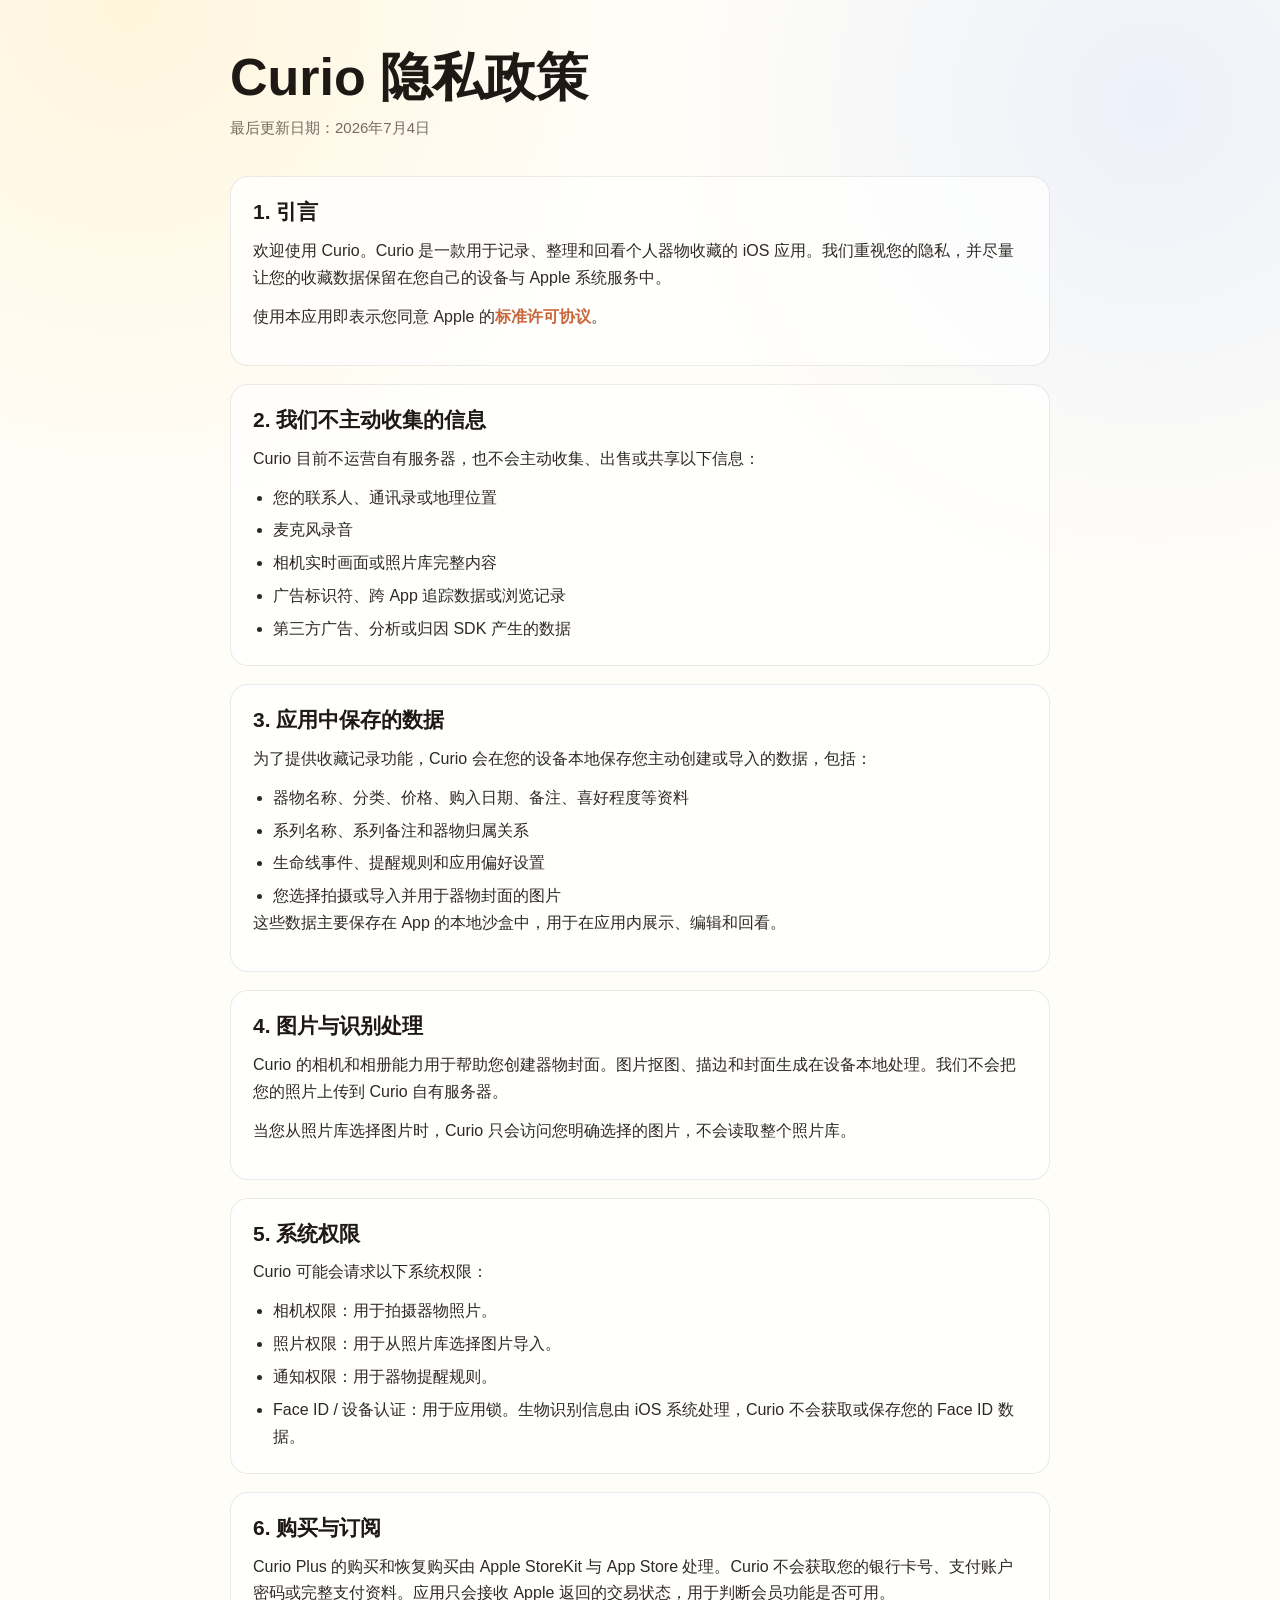
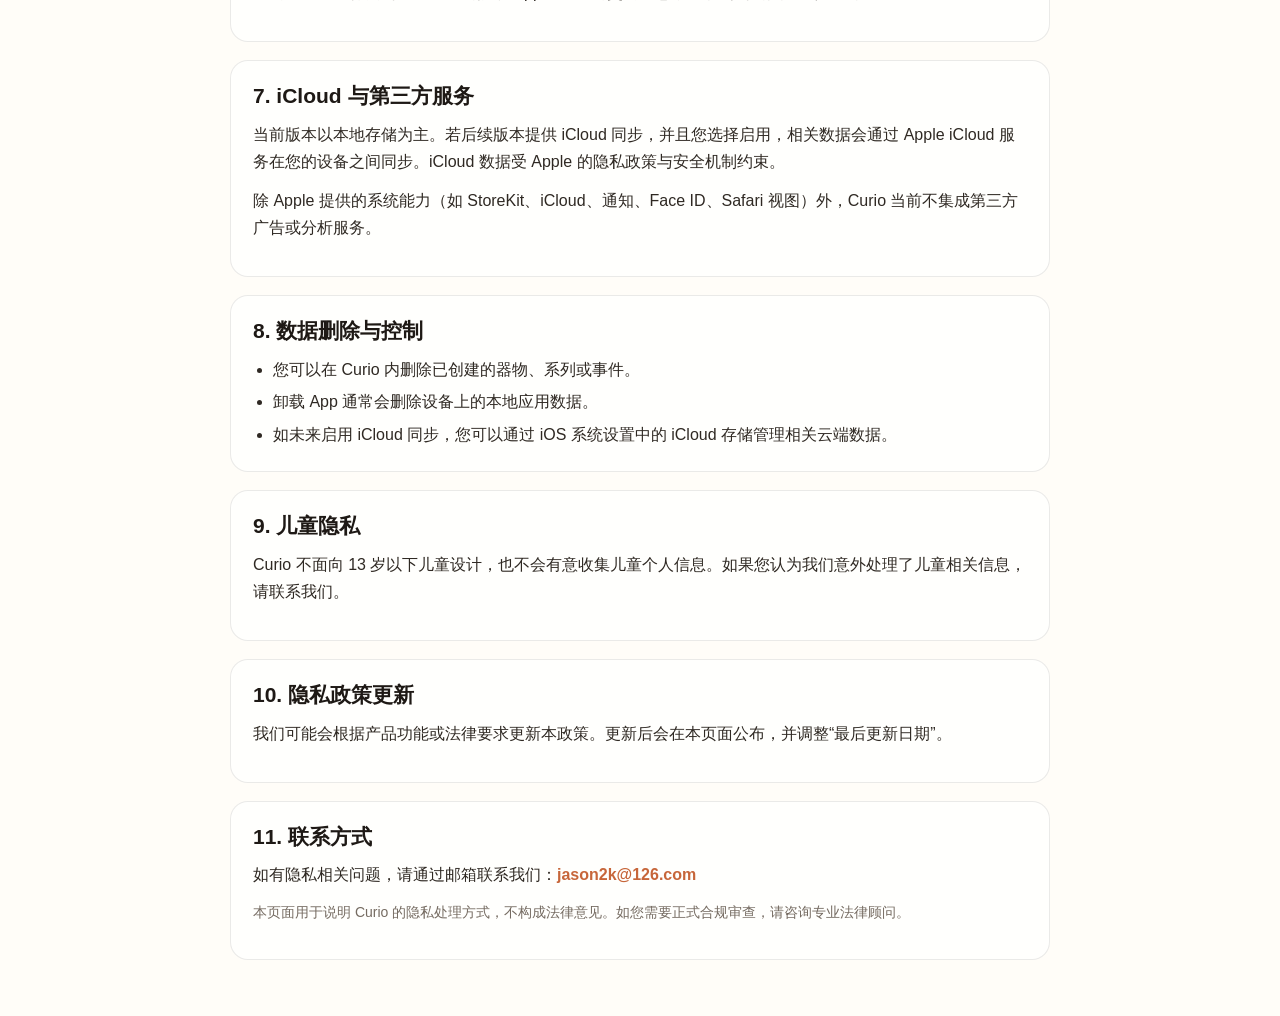
==== index.html @ c73cfbb9 "docs: add Curio privacy policy" ====
<!DOCTYPE html>
<html lang="zh-CN">
<head>
    <meta charset="UTF-8">
    <meta name="viewport" content="width=device-width, initial-scale=1.0">
    <title>Curio Privacy Policy</title>
    <style>
        :root {
            color-scheme: light dark;
            --background: #fffdf8;
            --text: #2f2923;
            --muted: #756b61;
            --heading: #1e1915;
            --accent: #c7663a;
            --card: rgba(255, 255, 255, 0.72);
            --border: rgba(31, 27, 23, 0.09);
        }

        @media (prefers-color-scheme: dark) {
            :root {
                --background: #11100f;
                --text: #eee8df;
                --muted: #b9afa4;
                --heading: #fff8ef;
                --accent: #ff9b63;
                --card: rgba(255, 255, 255, 0.06);
                --border: rgba(255, 255, 255, 0.10);
            }
        }

        * {
            box-sizing: border-box;
        }

        body {
            margin: 0;
            background:
                radial-gradient(circle at 10% 0%, rgba(255, 211, 95, 0.18), transparent 32rem),
                radial-gradient(circle at 90% 4%, rgba(126, 166, 255, 0.14), transparent 30rem),
                var(--background);
            color: var(--text);
            font-family: -apple-system, BlinkMacSystemFont, "Segoe UI", Roboto, "Helvetica Neue", Arial, sans-serif;
            line-height: 1.68;
            padding: 28px 18px 56px;
        }

        main {
            max-width: 820px;
            margin: 0 auto;
        }

        header {
            padding: 22px 0 18px;
        }

        h1 {
            margin: 0 0 10px;
            color: var(--heading);
            font-size: clamp(34px, 8vw, 52px);
            line-height: 1.06;
            letter-spacing: 0;
        }

        h2 {
            margin: 0 0 12px;
            color: var(--heading);
            font-size: 21px;
            line-height: 1.28;
        }

        p {
            margin: 0 0 12px;
        }

        ul {
            margin: 0;
            padding-left: 1.25rem;
        }

        li + li {
            margin-top: 6px;
        }

        a {
            color: var(--accent);
            text-decoration: none;
            font-weight: 650;
        }

        a:hover {
            text-decoration: underline;
        }

        .subtitle {
            margin: 0;
            color: var(--muted);
            font-size: 15px;
        }

        .section {
            margin-top: 18px;
            padding: 22px;
            background: var(--card);
            border: 1px solid var(--border);
            border-radius: 18px;
        }

        .note {
            color: var(--muted);
            font-size: 14px;
        }
    </style>
</head>
<body>
    <main>
        <header>
            <h1>Curio 隐私政策</h1>
            <p class="subtitle">最后更新日期：2026年7月4日</p>
        </header>

        <section class="section">
            <h2>1. 引言</h2>
            <p>欢迎使用 Curio。Curio 是一款用于记录、整理和回看个人器物收藏的 iOS 应用。我们重视您的隐私，并尽量让您的收藏数据保留在您自己的设备与 Apple 系统服务中。</p>
            <p>使用本应用即表示您同意 Apple 的<a href="https://www.apple.com/legal/internet-services/itunes/dev/stdeula/" target="_blank" rel="noopener">标准许可协议</a>。</p>
        </section>

        <section class="section">
            <h2>2. 我们不主动收集的信息</h2>
            <p>Curio 目前不运营自有服务器，也不会主动收集、出售或共享以下信息：</p>
            <ul>
                <li>您的联系人、通讯录或地理位置</li>
                <li>麦克风录音</li>
                <li>相机实时画面或照片库完整内容</li>
                <li>广告标识符、跨 App 追踪数据或浏览记录</li>
                <li>第三方广告、分析或归因 SDK 产生的数据</li>
            </ul>
        </section>

        <section class="section">
            <h2>3. 应用中保存的数据</h2>
            <p>为了提供收藏记录功能，Curio 会在您的设备本地保存您主动创建或导入的数据，包括：</p>
            <ul>
                <li>器物名称、分类、价格、购入日期、备注、喜好程度等资料</li>
                <li>系列名称、系列备注和器物归属关系</li>
                <li>生命线事件、提醒规则和应用偏好设置</li>
                <li>您选择拍摄或导入并用于器物封面的图片</li>
            </ul>
            <p>这些数据主要保存在 App 的本地沙盒中，用于在应用内展示、编辑和回看。</p>
        </section>

        <section class="section">
            <h2>4. 图片与识别处理</h2>
            <p>Curio 的相机和相册能力用于帮助您创建器物封面。图片抠图、描边和封面生成在设备本地处理。我们不会把您的照片上传到 Curio 自有服务器。</p>
            <p>当您从照片库选择图片时，Curio 只会访问您明确选择的图片，不会读取整个照片库。</p>
        </section>

        <section class="section">
            <h2>5. 系统权限</h2>
            <p>Curio 可能会请求以下系统权限：</p>
            <ul>
                <li>相机权限：用于拍摄器物照片。</li>
                <li>照片权限：用于从照片库选择图片导入。</li>
                <li>通知权限：用于器物提醒规则。</li>
                <li>Face ID / 设备认证：用于应用锁。生物识别信息由 iOS 系统处理，Curio 不会获取或保存您的 Face ID 数据。</li>
            </ul>
        </section>

        <section class="section">
            <h2>6. 购买与订阅</h2>
            <p>Curio Plus 的购买和恢复购买由 Apple StoreKit 与 App Store 处理。Curio 不会获取您的银行卡号、支付账户密码或完整支付资料。应用只会接收 Apple 返回的交易状态，用于判断会员功能是否可用。</p>
        </section>

        <section class="section">
            <h2>7. iCloud 与第三方服务</h2>
            <p>当前版本以本地存储为主。若后续版本提供 iCloud 同步，并且您选择启用，相关数据会通过 Apple iCloud 服务在您的设备之间同步。iCloud 数据受 Apple 的隐私政策与安全机制约束。</p>
            <p>除 Apple 提供的系统能力（如 StoreKit、iCloud、通知、Face ID、Safari 视图）外，Curio 当前不集成第三方广告或分析服务。</p>
        </section>

        <section class="section">
            <h2>8. 数据删除与控制</h2>
            <ul>
                <li>您可以在 Curio 内删除已创建的器物、系列或事件。</li>
                <li>卸载 App 通常会删除设备上的本地应用数据。</li>
                <li>如未来启用 iCloud 同步，您可以通过 iOS 系统设置中的 iCloud 存储管理相关云端数据。</li>
            </ul>
        </section>

        <section class="section">
            <h2>9. 儿童隐私</h2>
            <p>Curio 不面向 13 岁以下儿童设计，也不会有意收集儿童个人信息。如果您认为我们意外处理了儿童相关信息，请联系我们。</p>
        </section>

        <section class="section">
            <h2>10. 隐私政策更新</h2>
            <p>我们可能会根据产品功能或法律要求更新本政策。更新后会在本页面公布，并调整“最后更新日期”。</p>
        </section>

        <section class="section">
            <h2>11. 联系方式</h2>
            <p>如有隐私相关问题，请通过邮箱联系我们：<a href="mailto:jason2k@126.com">jason2k@126.com</a></p>
            <p class="note">本页面用于说明 Curio 的隐私处理方式，不构成法律意见。如您需要正式合规审查，请咨询专业法律顾问。</p>
        </section>
    </main>
</body>
</html>
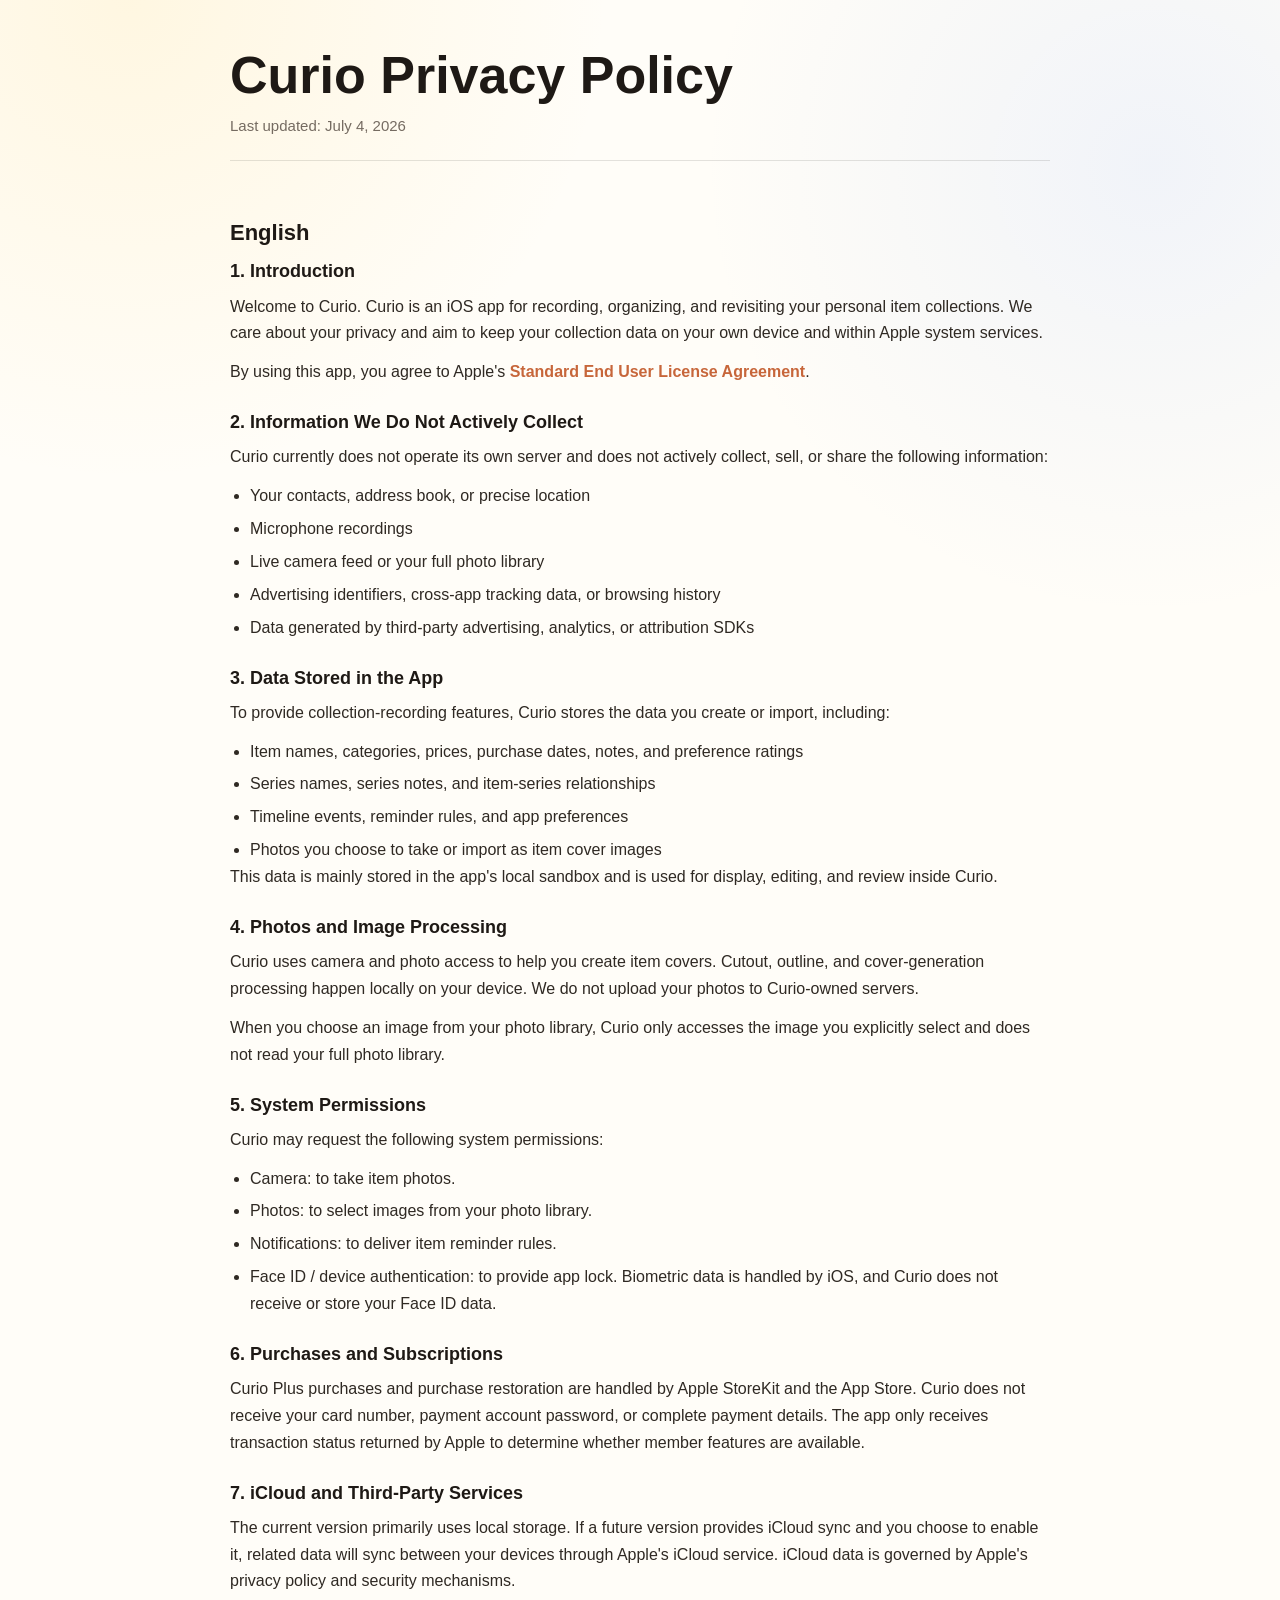
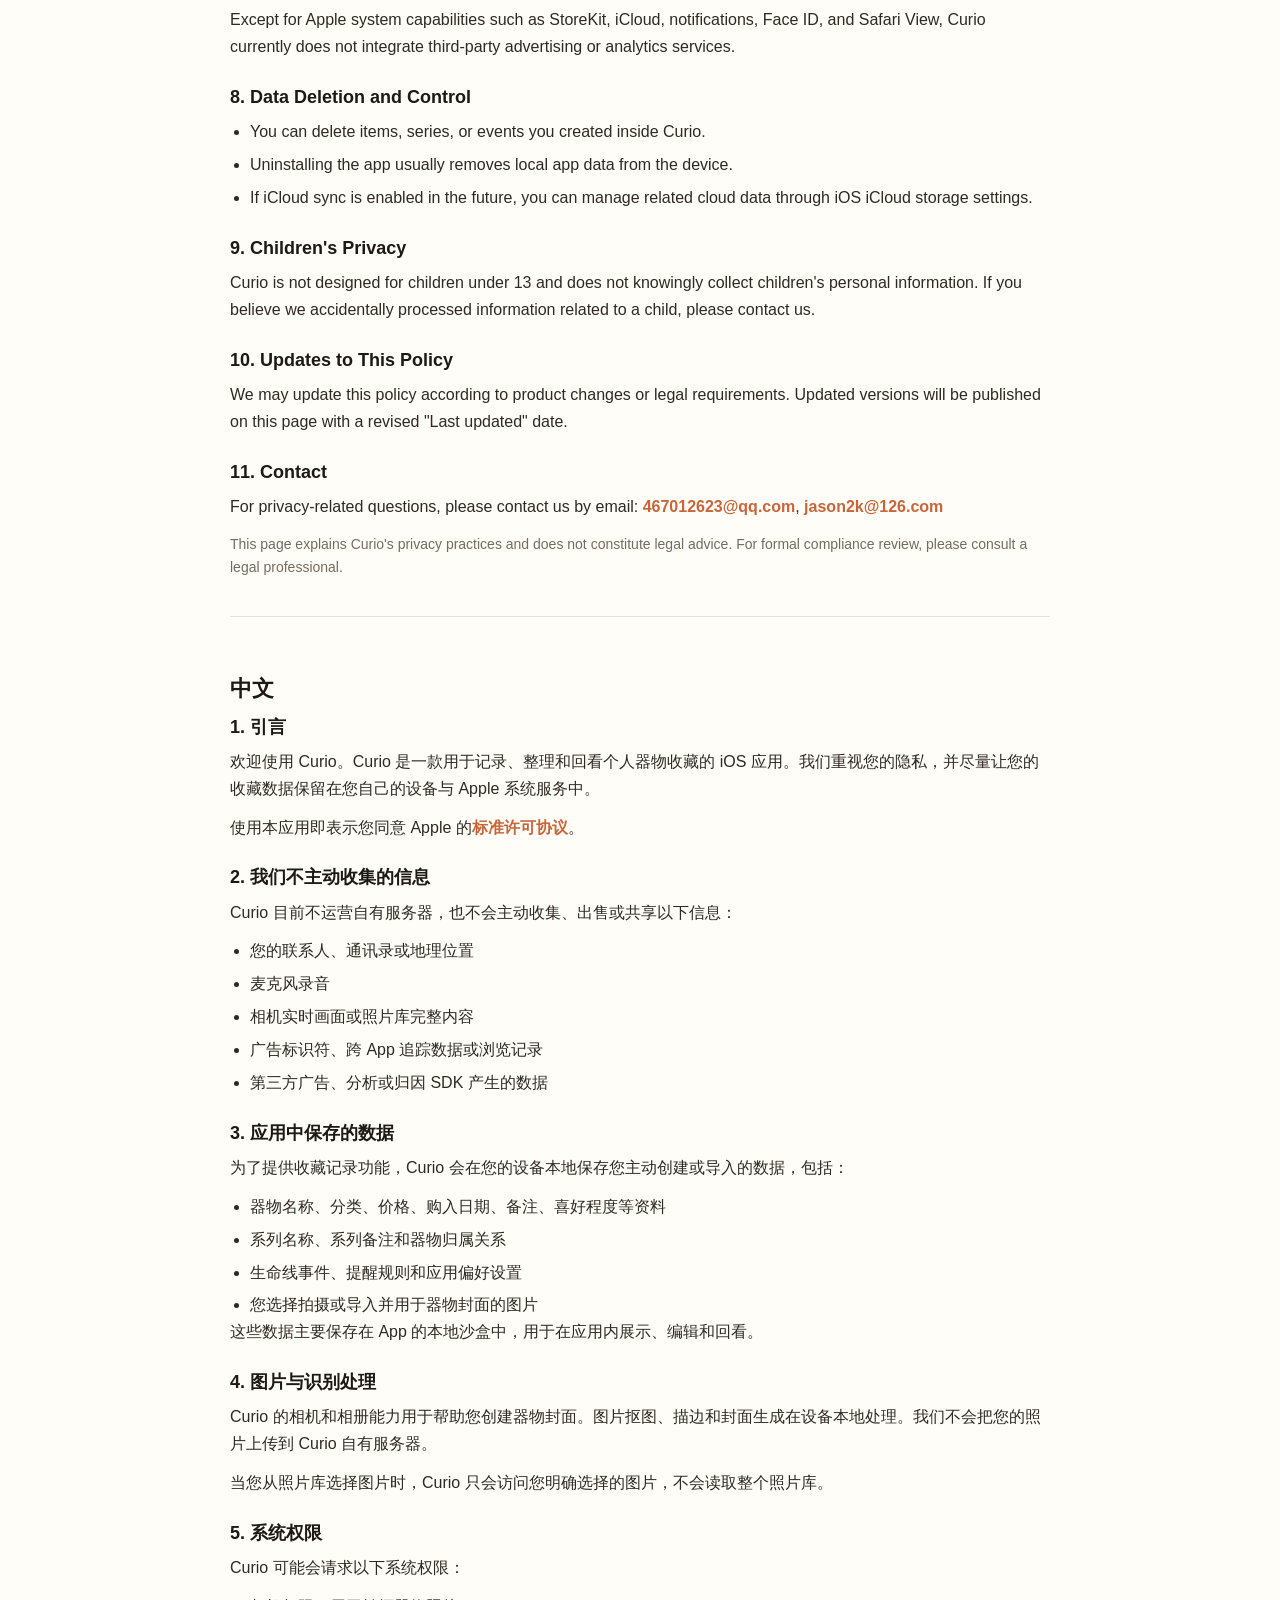
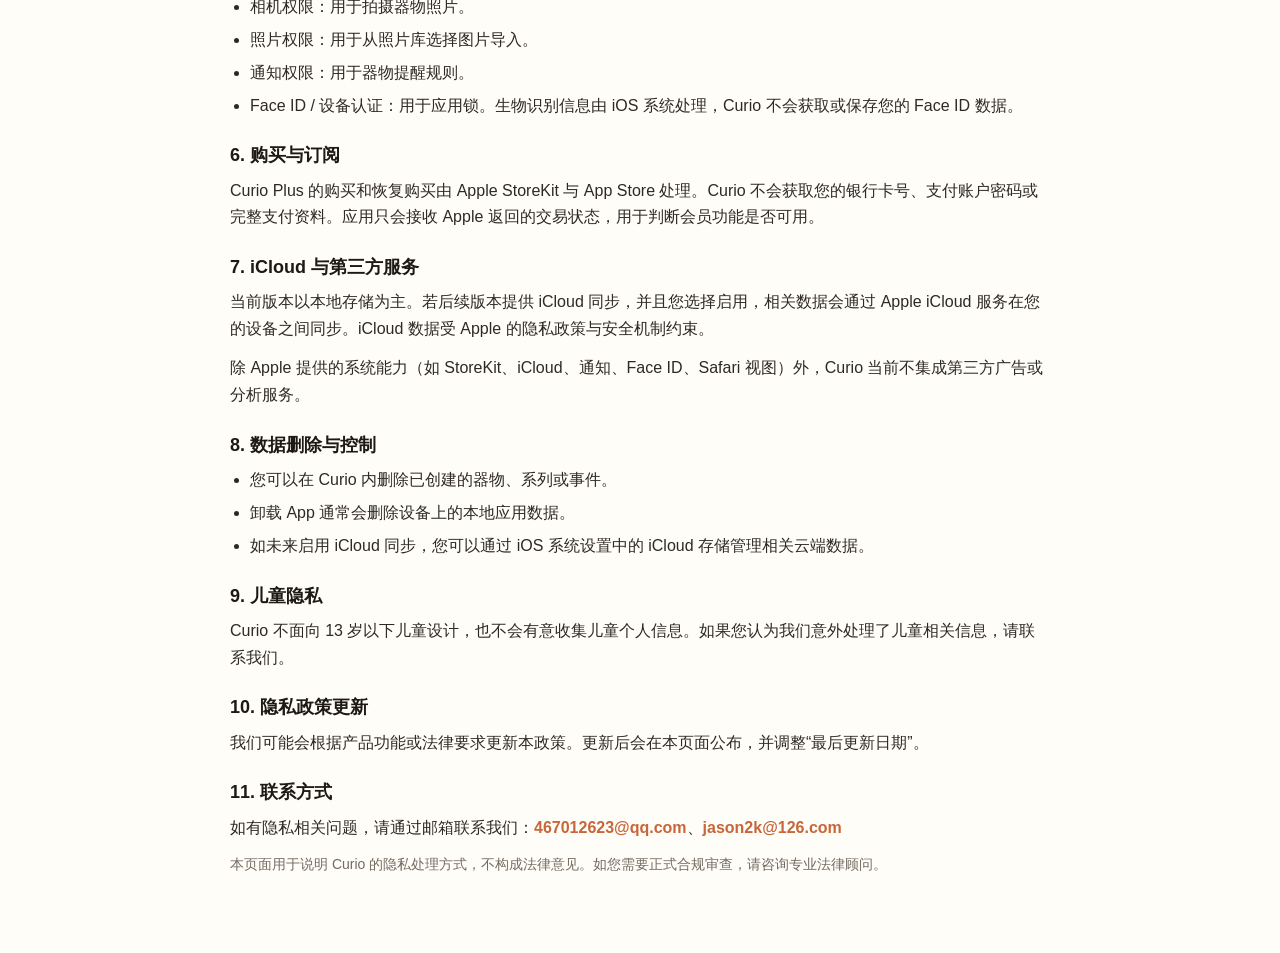
==== commit 342ed662: "docs: update bilingual Curio privacy policy" ====
--- a/index.html
+++ b/index.html
@@ -1,5 +1,5 @@
 <!DOCTYPE html>
-<html lang="zh-CN">
+<html lang="en">
 <head>
     <meta charset="UTF-8">
     <meta name="viewport" content="width=device-width, initial-scale=1.0">
@@ -12,8 +12,7 @@
             --muted: #756b61;
             --heading: #1e1915;
             --accent: #c7663a;
-            --card: rgba(255, 255, 255, 0.72);
-            --border: rgba(31, 27, 23, 0.09);
+            --rule: rgba(31, 27, 23, 0.12);
         }
 
         @media (prefers-color-scheme: dark) {
@@ -23,8 +22,7 @@
                 --muted: #b9afa4;
                 --heading: #fff8ef;
                 --accent: #ff9b63;
-                --card: rgba(255, 255, 255, 0.06);
-                --border: rgba(255, 255, 255, 0.10);
+                --rule: rgba(255, 255, 255, 0.14);
             }
         }
 
@@ -35,13 +33,13 @@
         body {
             margin: 0;
             background:
-                radial-gradient(circle at 10% 0%, rgba(255, 211, 95, 0.18), transparent 32rem),
-                radial-gradient(circle at 90% 4%, rgba(126, 166, 255, 0.14), transparent 30rem),
+                radial-gradient(circle at 10% 0%, rgba(255, 211, 95, 0.15), transparent 30rem),
+                radial-gradient(circle at 90% 4%, rgba(126, 166, 255, 0.11), transparent 28rem),
                 var(--background);
             color: var(--text);
             font-family: -apple-system, BlinkMacSystemFont, "Segoe UI", Roboto, "Helvetica Neue", Arial, sans-serif;
             line-height: 1.68;
-            padding: 28px 18px 56px;
+            padding: 30px 20px 64px;
         }
 
         main {
@@ -50,7 +48,8 @@
         }
 
         header {
-            padding: 22px 0 18px;
+            padding: 18px 0 22px;
+            border-bottom: 1px solid var(--rule);
         }
 
         h1 {
@@ -64,8 +63,15 @@
         h2 {
             margin: 0 0 12px;
             color: var(--heading);
-            font-size: 21px;
+            font-size: 22px;
             line-height: 1.28;
+        }
+
+        h3 {
+            margin: 0 0 10px;
+            color: var(--heading);
+            font-size: 18px;
+            line-height: 1.34;
         }
 
         p {
@@ -97,12 +103,17 @@
             font-size: 15px;
         }
 
+        .language-block {
+            padding-top: 34px;
+        }
+
+        .language-block + .language-block {
+            margin-top: 36px;
+            border-top: 1px solid var(--rule);
+        }
+
         .section {
-            margin-top: 18px;
-            padding: 22px;
-            background: var(--card);
-            border: 1px solid var(--border);
-            border-radius: 18px;
+            margin-top: 24px;
         }
 
         .note {
@@ -114,92 +125,181 @@
 <body>
     <main>
         <header>
-            <h1>Curio 隐私政策</h1>
-            <p class="subtitle">最后更新日期：2026年7月4日</p>
+            <h1>Curio Privacy Policy</h1>
+            <p class="subtitle">Last updated: July 4, 2026</p>
         </header>
 
-        <section class="section">
-            <h2>1. 引言</h2>
-            <p>欢迎使用 Curio。Curio 是一款用于记录、整理和回看个人器物收藏的 iOS 应用。我们重视您的隐私，并尽量让您的收藏数据保留在您自己的设备与 Apple 系统服务中。</p>
-            <p>使用本应用即表示您同意 Apple 的<a href="https://www.apple.com/legal/internet-services/itunes/dev/stdeula/" target="_blank" rel="noopener">标准许可协议</a>。</p>
-        </section>
-
-        <section class="section">
-            <h2>2. 我们不主动收集的信息</h2>
-            <p>Curio 目前不运营自有服务器，也不会主动收集、出售或共享以下信息：</p>
-            <ul>
-                <li>您的联系人、通讯录或地理位置</li>
-                <li>麦克风录音</li>
-                <li>相机实时画面或照片库完整内容</li>
-                <li>广告标识符、跨 App 追踪数据或浏览记录</li>
-                <li>第三方广告、分析或归因 SDK 产生的数据</li>
-            </ul>
-        </section>
-
-        <section class="section">
-            <h2>3. 应用中保存的数据</h2>
-            <p>为了提供收藏记录功能，Curio 会在您的设备本地保存您主动创建或导入的数据，包括：</p>
-            <ul>
-                <li>器物名称、分类、价格、购入日期、备注、喜好程度等资料</li>
-                <li>系列名称、系列备注和器物归属关系</li>
-                <li>生命线事件、提醒规则和应用偏好设置</li>
-                <li>您选择拍摄或导入并用于器物封面的图片</li>
-            </ul>
-            <p>这些数据主要保存在 App 的本地沙盒中，用于在应用内展示、编辑和回看。</p>
-        </section>
-
-        <section class="section">
-            <h2>4. 图片与识别处理</h2>
-            <p>Curio 的相机和相册能力用于帮助您创建器物封面。图片抠图、描边和封面生成在设备本地处理。我们不会把您的照片上传到 Curio 自有服务器。</p>
-            <p>当您从照片库选择图片时，Curio 只会访问您明确选择的图片，不会读取整个照片库。</p>
-        </section>
-
-        <section class="section">
-            <h2>5. 系统权限</h2>
-            <p>Curio 可能会请求以下系统权限：</p>
-            <ul>
-                <li>相机权限：用于拍摄器物照片。</li>
-                <li>照片权限：用于从照片库选择图片导入。</li>
-                <li>通知权限：用于器物提醒规则。</li>
-                <li>Face ID / 设备认证：用于应用锁。生物识别信息由 iOS 系统处理，Curio 不会获取或保存您的 Face ID 数据。</li>
-            </ul>
-        </section>
-
-        <section class="section">
-            <h2>6. 购买与订阅</h2>
-            <p>Curio Plus 的购买和恢复购买由 Apple StoreKit 与 App Store 处理。Curio 不会获取您的银行卡号、支付账户密码或完整支付资料。应用只会接收 Apple 返回的交易状态，用于判断会员功能是否可用。</p>
-        </section>
-
-        <section class="section">
-            <h2>7. iCloud 与第三方服务</h2>
-            <p>当前版本以本地存储为主。若后续版本提供 iCloud 同步，并且您选择启用，相关数据会通过 Apple iCloud 服务在您的设备之间同步。iCloud 数据受 Apple 的隐私政策与安全机制约束。</p>
-            <p>除 Apple 提供的系统能力（如 StoreKit、iCloud、通知、Face ID、Safari 视图）外，Curio 当前不集成第三方广告或分析服务。</p>
-        </section>
-
-        <section class="section">
-            <h2>8. 数据删除与控制</h2>
-            <ul>
-                <li>您可以在 Curio 内删除已创建的器物、系列或事件。</li>
-                <li>卸载 App 通常会删除设备上的本地应用数据。</li>
-                <li>如未来启用 iCloud 同步，您可以通过 iOS 系统设置中的 iCloud 存储管理相关云端数据。</li>
-            </ul>
-        </section>
-
-        <section class="section">
-            <h2>9. 儿童隐私</h2>
-            <p>Curio 不面向 13 岁以下儿童设计，也不会有意收集儿童个人信息。如果您认为我们意外处理了儿童相关信息，请联系我们。</p>
-        </section>
-
-        <section class="section">
-            <h2>10. 隐私政策更新</h2>
-            <p>我们可能会根据产品功能或法律要求更新本政策。更新后会在本页面公布，并调整“最后更新日期”。</p>
-        </section>
-
-        <section class="section">
-            <h2>11. 联系方式</h2>
-            <p>如有隐私相关问题，请通过邮箱联系我们：<a href="mailto:jason2k@126.com">jason2k@126.com</a></p>
-            <p class="note">本页面用于说明 Curio 的隐私处理方式，不构成法律意见。如您需要正式合规审查，请咨询专业法律顾问。</p>
-        </section>
+        <div class="language-block" lang="en">
+            <section class="section">
+                <h2>English</h2>
+                <h3>1. Introduction</h3>
+                <p>Welcome to Curio. Curio is an iOS app for recording, organizing, and revisiting your personal item collections. We care about your privacy and aim to keep your collection data on your own device and within Apple system services.</p>
+                <p>By using this app, you agree to Apple's <a href="https://www.apple.com/legal/internet-services/itunes/dev/stdeula/" target="_blank" rel="noopener">Standard End User License Agreement</a>.</p>
+            </section>
+
+            <section class="section">
+                <h3>2. Information We Do Not Actively Collect</h3>
+                <p>Curio currently does not operate its own server and does not actively collect, sell, or share the following information:</p>
+                <ul>
+                    <li>Your contacts, address book, or precise location</li>
+                    <li>Microphone recordings</li>
+                    <li>Live camera feed or your full photo library</li>
+                    <li>Advertising identifiers, cross-app tracking data, or browsing history</li>
+                    <li>Data generated by third-party advertising, analytics, or attribution SDKs</li>
+                </ul>
+            </section>
+
+            <section class="section">
+                <h3>3. Data Stored in the App</h3>
+                <p>To provide collection-recording features, Curio stores the data you create or import, including:</p>
+                <ul>
+                    <li>Item names, categories, prices, purchase dates, notes, and preference ratings</li>
+                    <li>Series names, series notes, and item-series relationships</li>
+                    <li>Timeline events, reminder rules, and app preferences</li>
+                    <li>Photos you choose to take or import as item cover images</li>
+                </ul>
+                <p>This data is mainly stored in the app's local sandbox and is used for display, editing, and review inside Curio.</p>
+            </section>
+
+            <section class="section">
+                <h3>4. Photos and Image Processing</h3>
+                <p>Curio uses camera and photo access to help you create item covers. Cutout, outline, and cover-generation processing happen locally on your device. We do not upload your photos to Curio-owned servers.</p>
+                <p>When you choose an image from your photo library, Curio only accesses the image you explicitly select and does not read your full photo library.</p>
+            </section>
+
+            <section class="section">
+                <h3>5. System Permissions</h3>
+                <p>Curio may request the following system permissions:</p>
+                <ul>
+                    <li>Camera: to take item photos.</li>
+                    <li>Photos: to select images from your photo library.</li>
+                    <li>Notifications: to deliver item reminder rules.</li>
+                    <li>Face ID / device authentication: to provide app lock. Biometric data is handled by iOS, and Curio does not receive or store your Face ID data.</li>
+                </ul>
+            </section>
+
+            <section class="section">
+                <h3>6. Purchases and Subscriptions</h3>
+                <p>Curio Plus purchases and purchase restoration are handled by Apple StoreKit and the App Store. Curio does not receive your card number, payment account password, or complete payment details. The app only receives transaction status returned by Apple to determine whether member features are available.</p>
+            </section>
+
+            <section class="section">
+                <h3>7. iCloud and Third-Party Services</h3>
+                <p>The current version primarily uses local storage. If a future version provides iCloud sync and you choose to enable it, related data will sync between your devices through Apple's iCloud service. iCloud data is governed by Apple's privacy policy and security mechanisms.</p>
+                <p>Except for Apple system capabilities such as StoreKit, iCloud, notifications, Face ID, and Safari View, Curio currently does not integrate third-party advertising or analytics services.</p>
+            </section>
+
+            <section class="section">
+                <h3>8. Data Deletion and Control</h3>
+                <ul>
+                    <li>You can delete items, series, or events you created inside Curio.</li>
+                    <li>Uninstalling the app usually removes local app data from the device.</li>
+                    <li>If iCloud sync is enabled in the future, you can manage related cloud data through iOS iCloud storage settings.</li>
+                </ul>
+            </section>
+
+            <section class="section">
+                <h3>9. Children's Privacy</h3>
+                <p>Curio is not designed for children under 13 and does not knowingly collect children's personal information. If you believe we accidentally processed information related to a child, please contact us.</p>
+            </section>
+
+            <section class="section">
+                <h3>10. Updates to This Policy</h3>
+                <p>We may update this policy according to product changes or legal requirements. Updated versions will be published on this page with a revised "Last updated" date.</p>
+            </section>
+
+            <section class="section">
+                <h3>11. Contact</h3>
+                <p>For privacy-related questions, please contact us by email: <a href="mailto:467012623@qq.com">467012623@qq.com</a>, <a href="mailto:jason2k@126.com">jason2k@126.com</a></p>
+                <p class="note">This page explains Curio's privacy practices and does not constitute legal advice. For formal compliance review, please consult a legal professional.</p>
+            </section>
+        </div>
+
+        <div class="language-block" lang="zh-CN">
+            <section class="section">
+                <h2>中文</h2>
+                <h3>1. 引言</h3>
+                <p>欢迎使用 Curio。Curio 是一款用于记录、整理和回看个人器物收藏的 iOS 应用。我们重视您的隐私，并尽量让您的收藏数据保留在您自己的设备与 Apple 系统服务中。</p>
+                <p>使用本应用即表示您同意 Apple 的<a href="https://www.apple.com/legal/internet-services/itunes/dev/stdeula/" target="_blank" rel="noopener">标准许可协议</a>。</p>
+            </section>
+
+            <section class="section">
+                <h3>2. 我们不主动收集的信息</h3>
+                <p>Curio 目前不运营自有服务器，也不会主动收集、出售或共享以下信息：</p>
+                <ul>
+                    <li>您的联系人、通讯录或地理位置</li>
+                    <li>麦克风录音</li>
+                    <li>相机实时画面或照片库完整内容</li>
+                    <li>广告标识符、跨 App 追踪数据或浏览记录</li>
+                    <li>第三方广告、分析或归因 SDK 产生的数据</li>
+                </ul>
+            </section>
+
+            <section class="section">
+                <h3>3. 应用中保存的数据</h3>
+                <p>为了提供收藏记录功能，Curio 会在您的设备本地保存您主动创建或导入的数据，包括：</p>
+                <ul>
+                    <li>器物名称、分类、价格、购入日期、备注、喜好程度等资料</li>
+                    <li>系列名称、系列备注和器物归属关系</li>
+                    <li>生命线事件、提醒规则和应用偏好设置</li>
+                    <li>您选择拍摄或导入并用于器物封面的图片</li>
+                </ul>
+                <p>这些数据主要保存在 App 的本地沙盒中，用于在应用内展示、编辑和回看。</p>
+            </section>
+
+            <section class="section">
+                <h3>4. 图片与识别处理</h3>
+                <p>Curio 的相机和相册能力用于帮助您创建器物封面。图片抠图、描边和封面生成在设备本地处理。我们不会把您的照片上传到 Curio 自有服务器。</p>
+                <p>当您从照片库选择图片时，Curio 只会访问您明确选择的图片，不会读取整个照片库。</p>
+            </section>
+
+            <section class="section">
+                <h3>5. 系统权限</h3>
+                <p>Curio 可能会请求以下系统权限：</p>
+                <ul>
+                    <li>相机权限：用于拍摄器物照片。</li>
+                    <li>照片权限：用于从照片库选择图片导入。</li>
+                    <li>通知权限：用于器物提醒规则。</li>
+                    <li>Face ID / 设备认证：用于应用锁。生物识别信息由 iOS 系统处理，Curio 不会获取或保存您的 Face ID 数据。</li>
+                </ul>
+            </section>
+
+            <section class="section">
+                <h3>6. 购买与订阅</h3>
+                <p>Curio Plus 的购买和恢复购买由 Apple StoreKit 与 App Store 处理。Curio 不会获取您的银行卡号、支付账户密码或完整支付资料。应用只会接收 Apple 返回的交易状态，用于判断会员功能是否可用。</p>
+            </section>
+
+            <section class="section">
+                <h3>7. iCloud 与第三方服务</h3>
+                <p>当前版本以本地存储为主。若后续版本提供 iCloud 同步，并且您选择启用，相关数据会通过 Apple iCloud 服务在您的设备之间同步。iCloud 数据受 Apple 的隐私政策与安全机制约束。</p>
+                <p>除 Apple 提供的系统能力（如 StoreKit、iCloud、通知、Face ID、Safari 视图）外，Curio 当前不集成第三方广告或分析服务。</p>
+            </section>
+
+            <section class="section">
+                <h3>8. 数据删除与控制</h3>
+                <ul>
+                    <li>您可以在 Curio 内删除已创建的器物、系列或事件。</li>
+                    <li>卸载 App 通常会删除设备上的本地应用数据。</li>
+                    <li>如未来启用 iCloud 同步，您可以通过 iOS 系统设置中的 iCloud 存储管理相关云端数据。</li>
+                </ul>
+            </section>
+
+            <section class="section">
+                <h3>9. 儿童隐私</h3>
+                <p>Curio 不面向 13 岁以下儿童设计，也不会有意收集儿童个人信息。如果您认为我们意外处理了儿童相关信息，请联系我们。</p>
+            </section>
+
+            <section class="section">
+                <h3>10. 隐私政策更新</h3>
+                <p>我们可能会根据产品功能或法律要求更新本政策。更新后会在本页面公布，并调整“最后更新日期”。</p>
+            </section>
+
+            <section class="section">
+                <h3>11. 联系方式</h3>
+                <p>如有隐私相关问题，请通过邮箱联系我们：<a href="mailto:467012623@qq.com">467012623@qq.com</a>、<a href="mailto:jason2k@126.com">jason2k@126.com</a></p>
+                <p class="note">本页面用于说明 Curio 的隐私处理方式，不构成法律意见。如您需要正式合规审查，请咨询专业法律顾问。</p>
+            </section>
+        </div>
     </main>
 </body>
 </html>
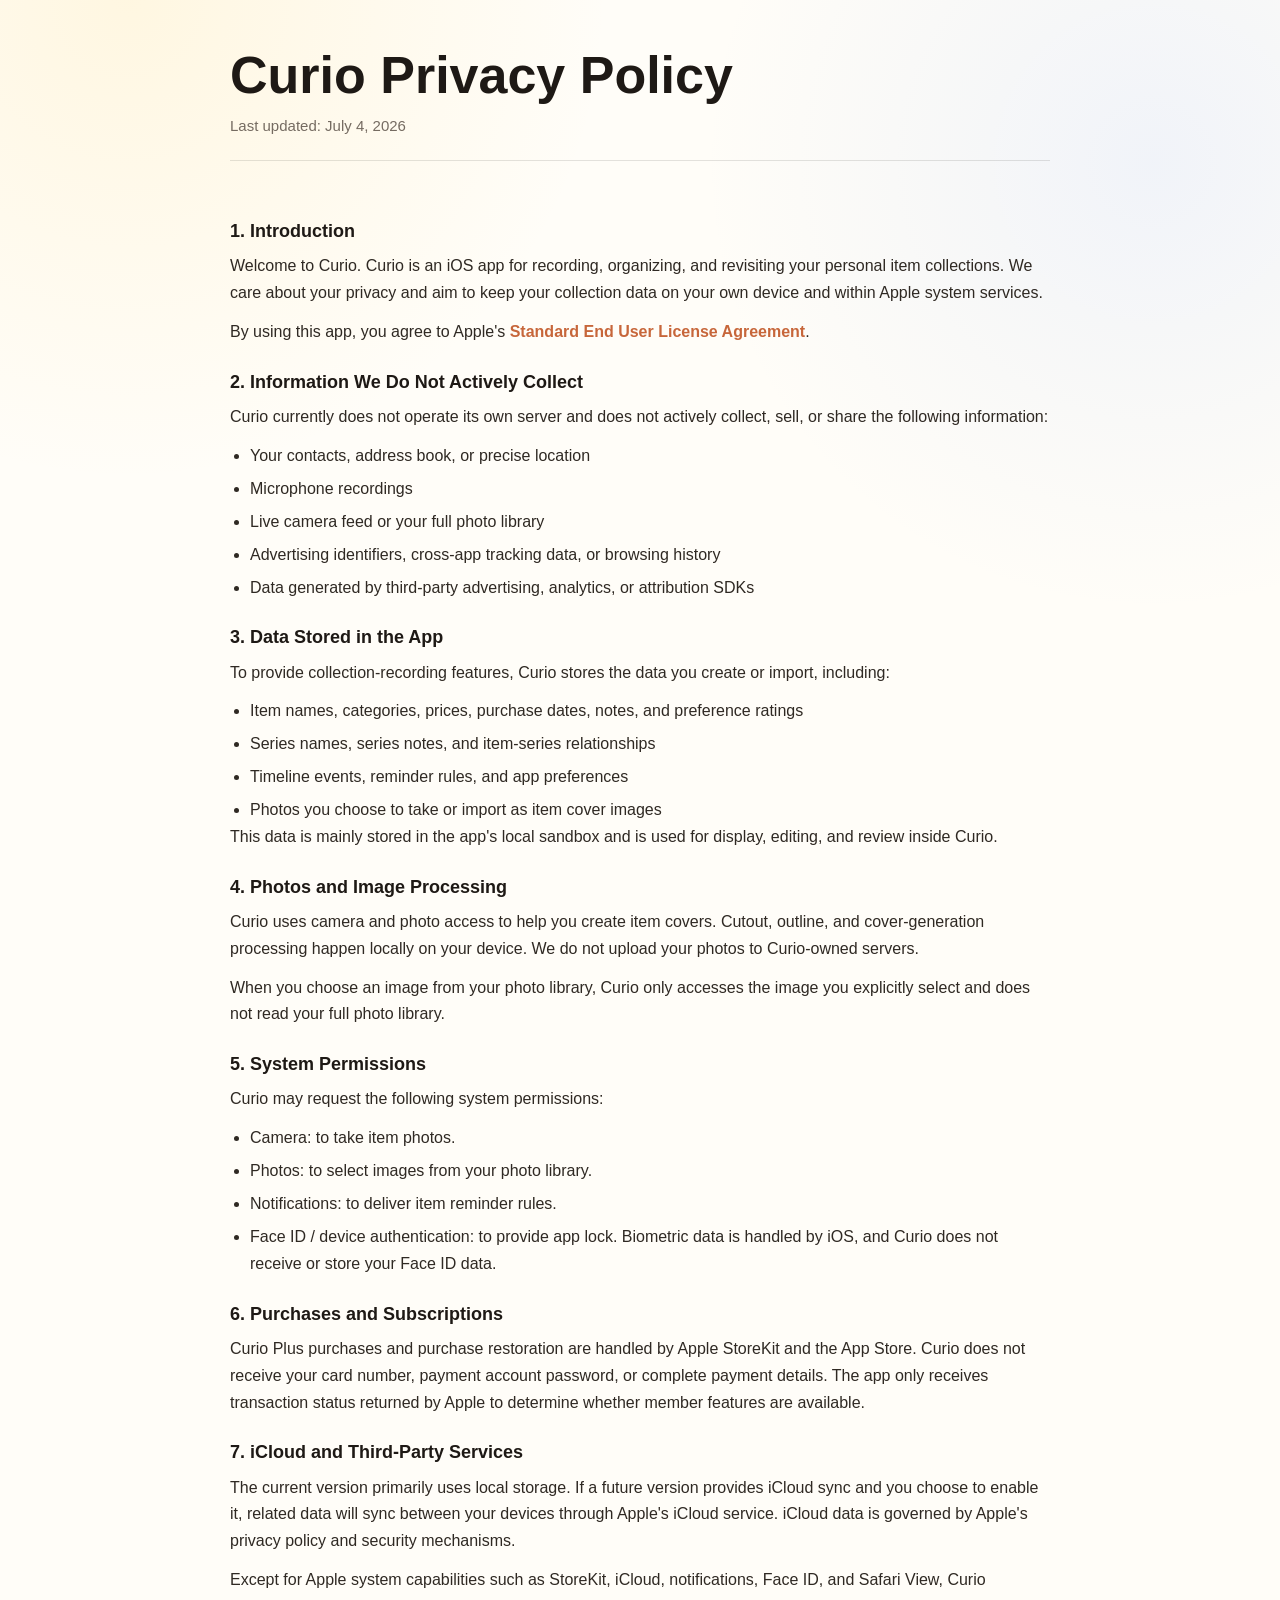
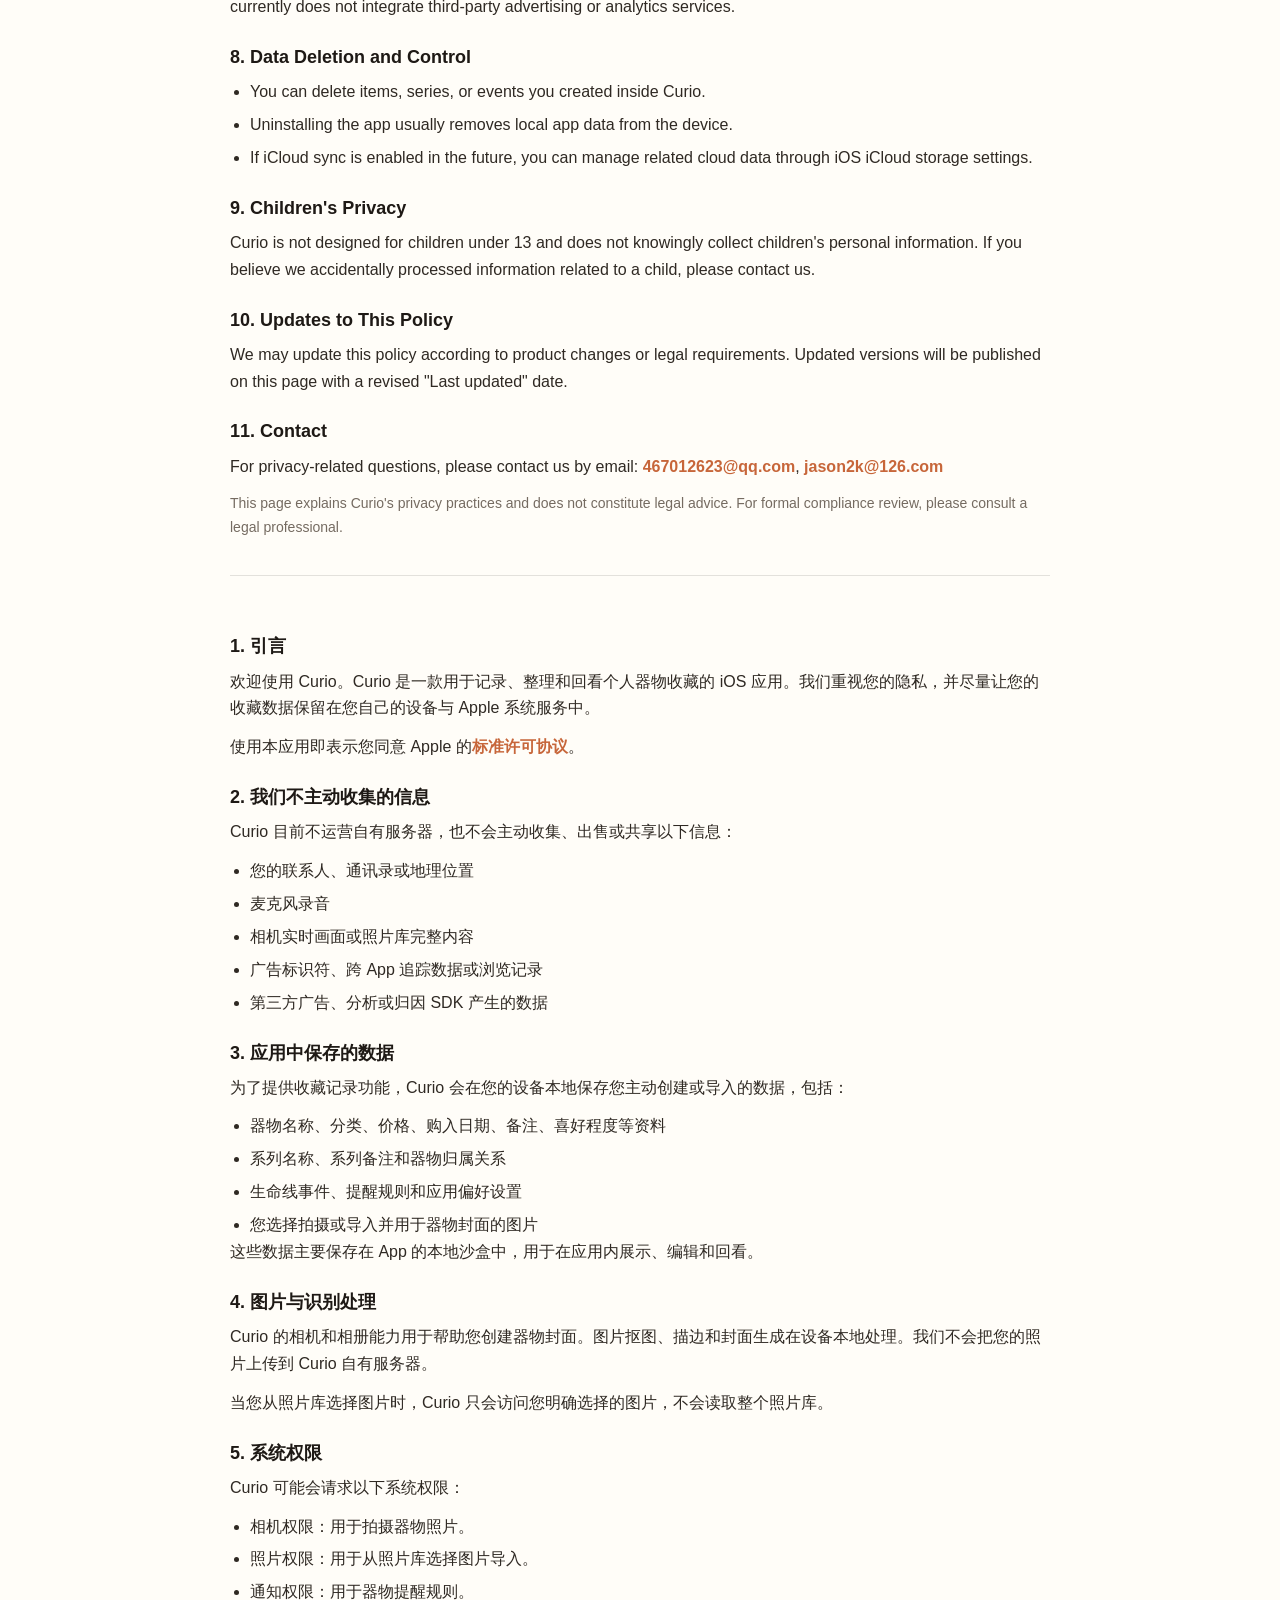
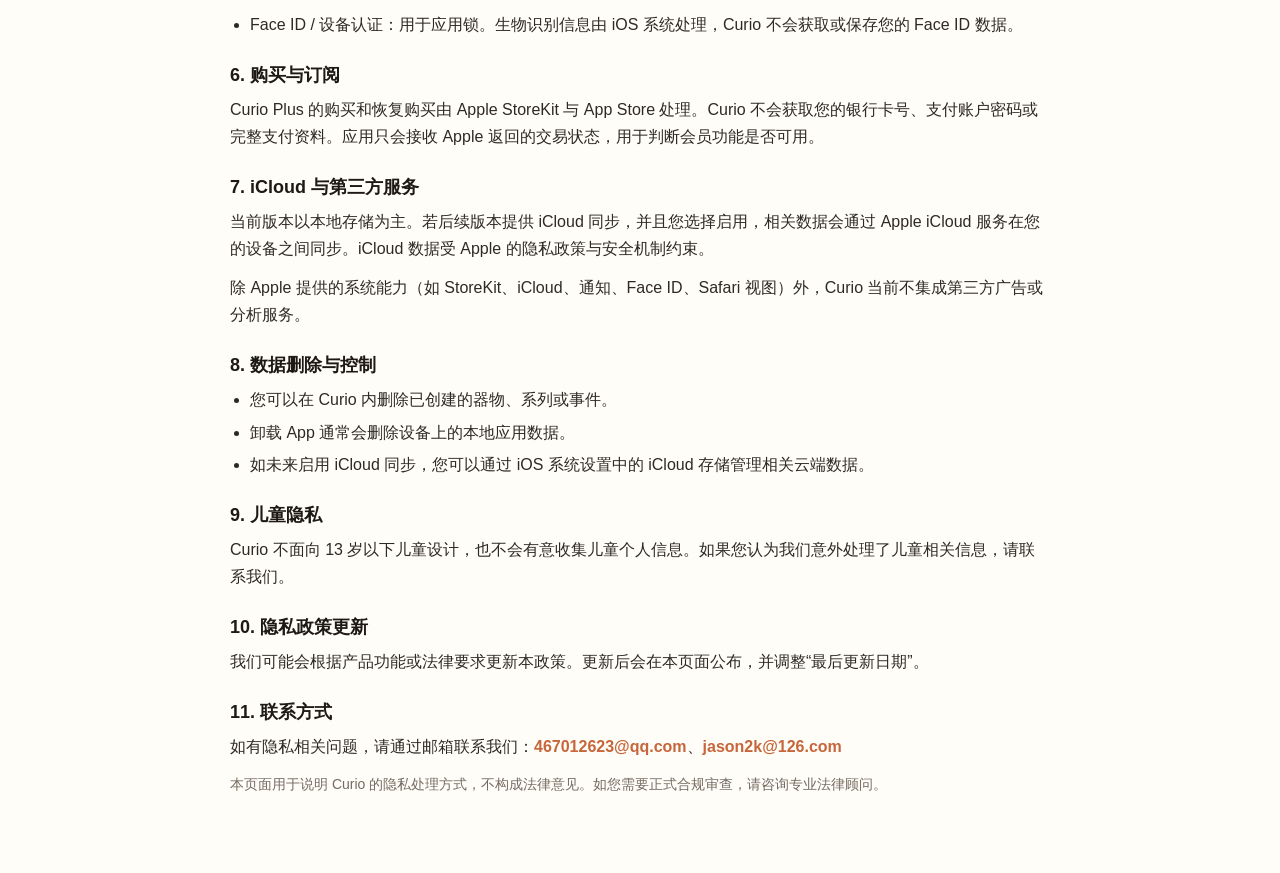
==== commit dc4dba4e: "docs: remove language headings from privacy policy" ====
--- a/index.html
+++ b/index.html
@@ -131,7 +131,6 @@
 
         <div class="language-block" lang="en">
             <section class="section">
-                <h2>English</h2>
                 <h3>1. Introduction</h3>
                 <p>Welcome to Curio. Curio is an iOS app for recording, organizing, and revisiting your personal item collections. We care about your privacy and aim to keep your collection data on your own device and within Apple system services.</p>
                 <p>By using this app, you agree to Apple's <a href="https://www.apple.com/legal/internet-services/itunes/dev/stdeula/" target="_blank" rel="noopener">Standard End User License Agreement</a>.</p>
@@ -217,7 +216,6 @@
 
         <div class="language-block" lang="zh-CN">
             <section class="section">
-                <h2>中文</h2>
                 <h3>1. 引言</h3>
                 <p>欢迎使用 Curio。Curio 是一款用于记录、整理和回看个人器物收藏的 iOS 应用。我们重视您的隐私，并尽量让您的收藏数据保留在您自己的设备与 Apple 系统服务中。</p>
                 <p>使用本应用即表示您同意 Apple 的<a href="https://www.apple.com/legal/internet-services/itunes/dev/stdeula/" target="_blank" rel="noopener">标准许可协议</a>。</p>
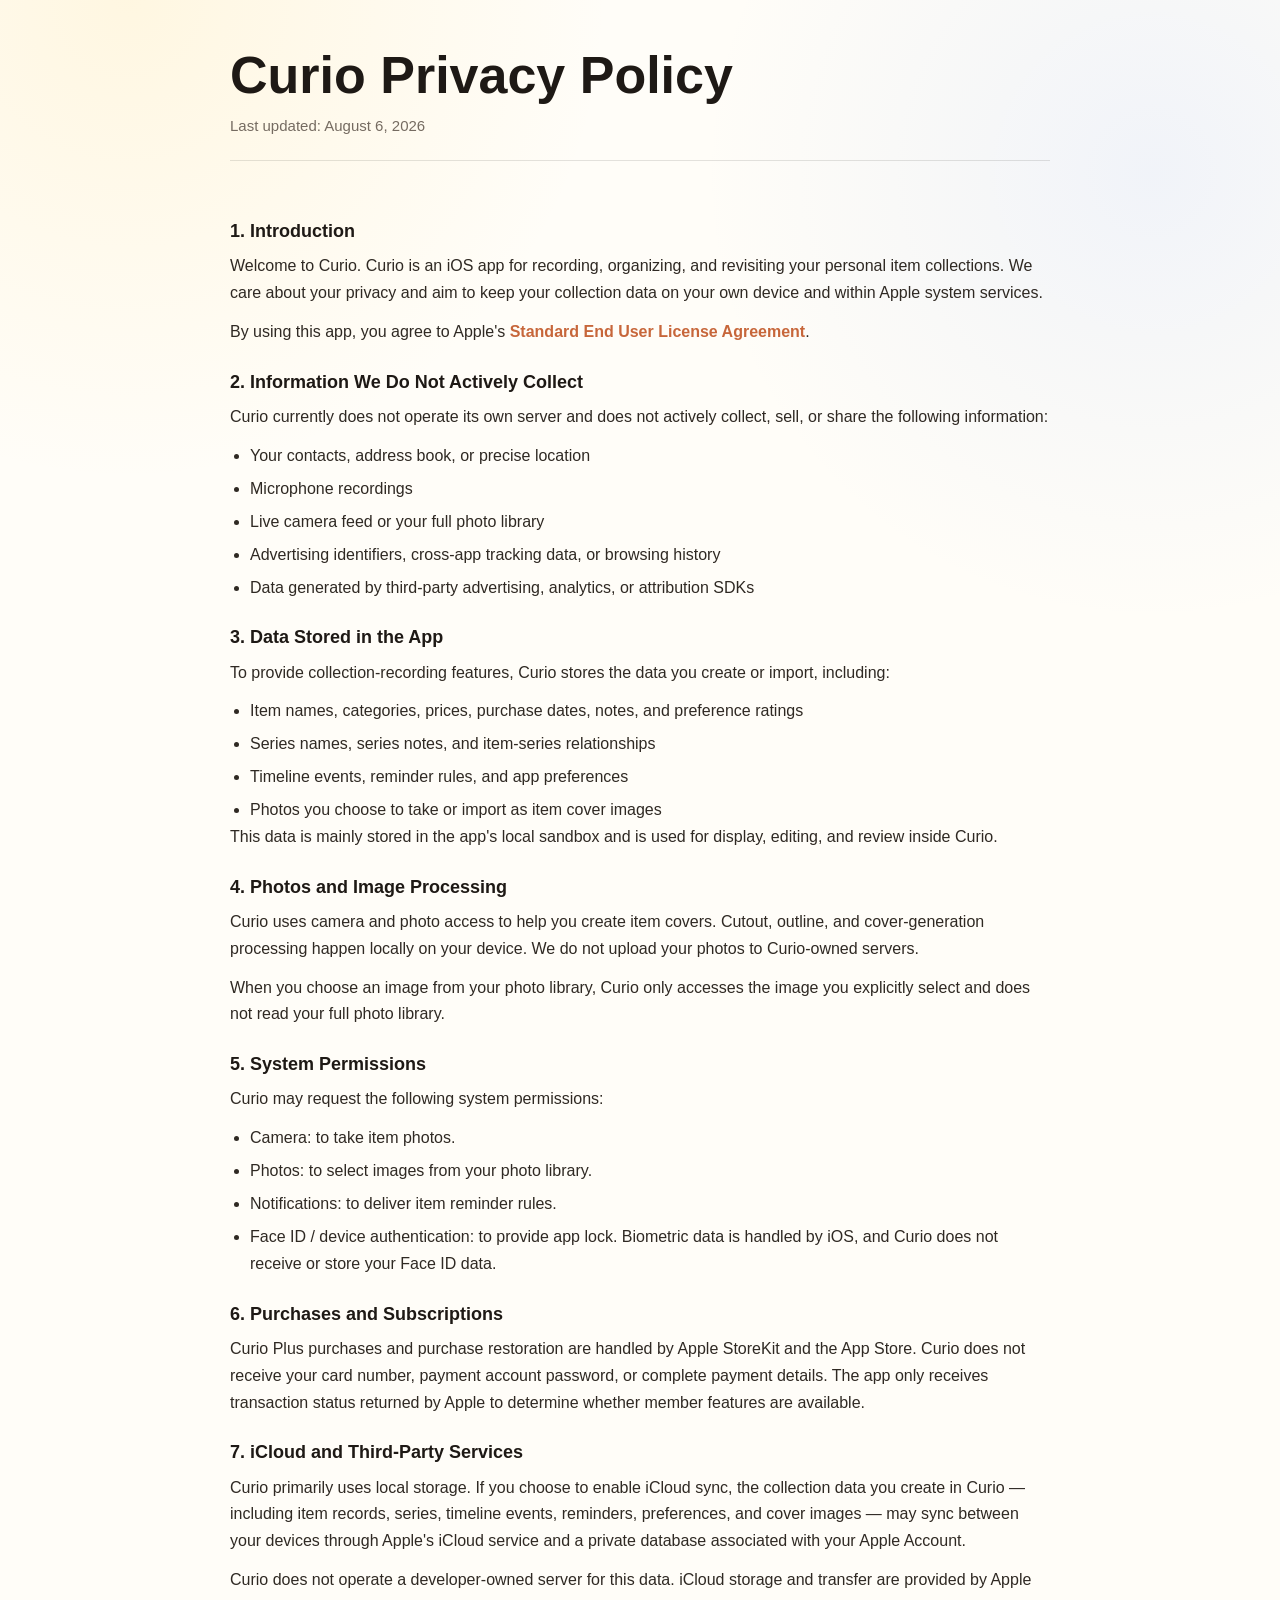
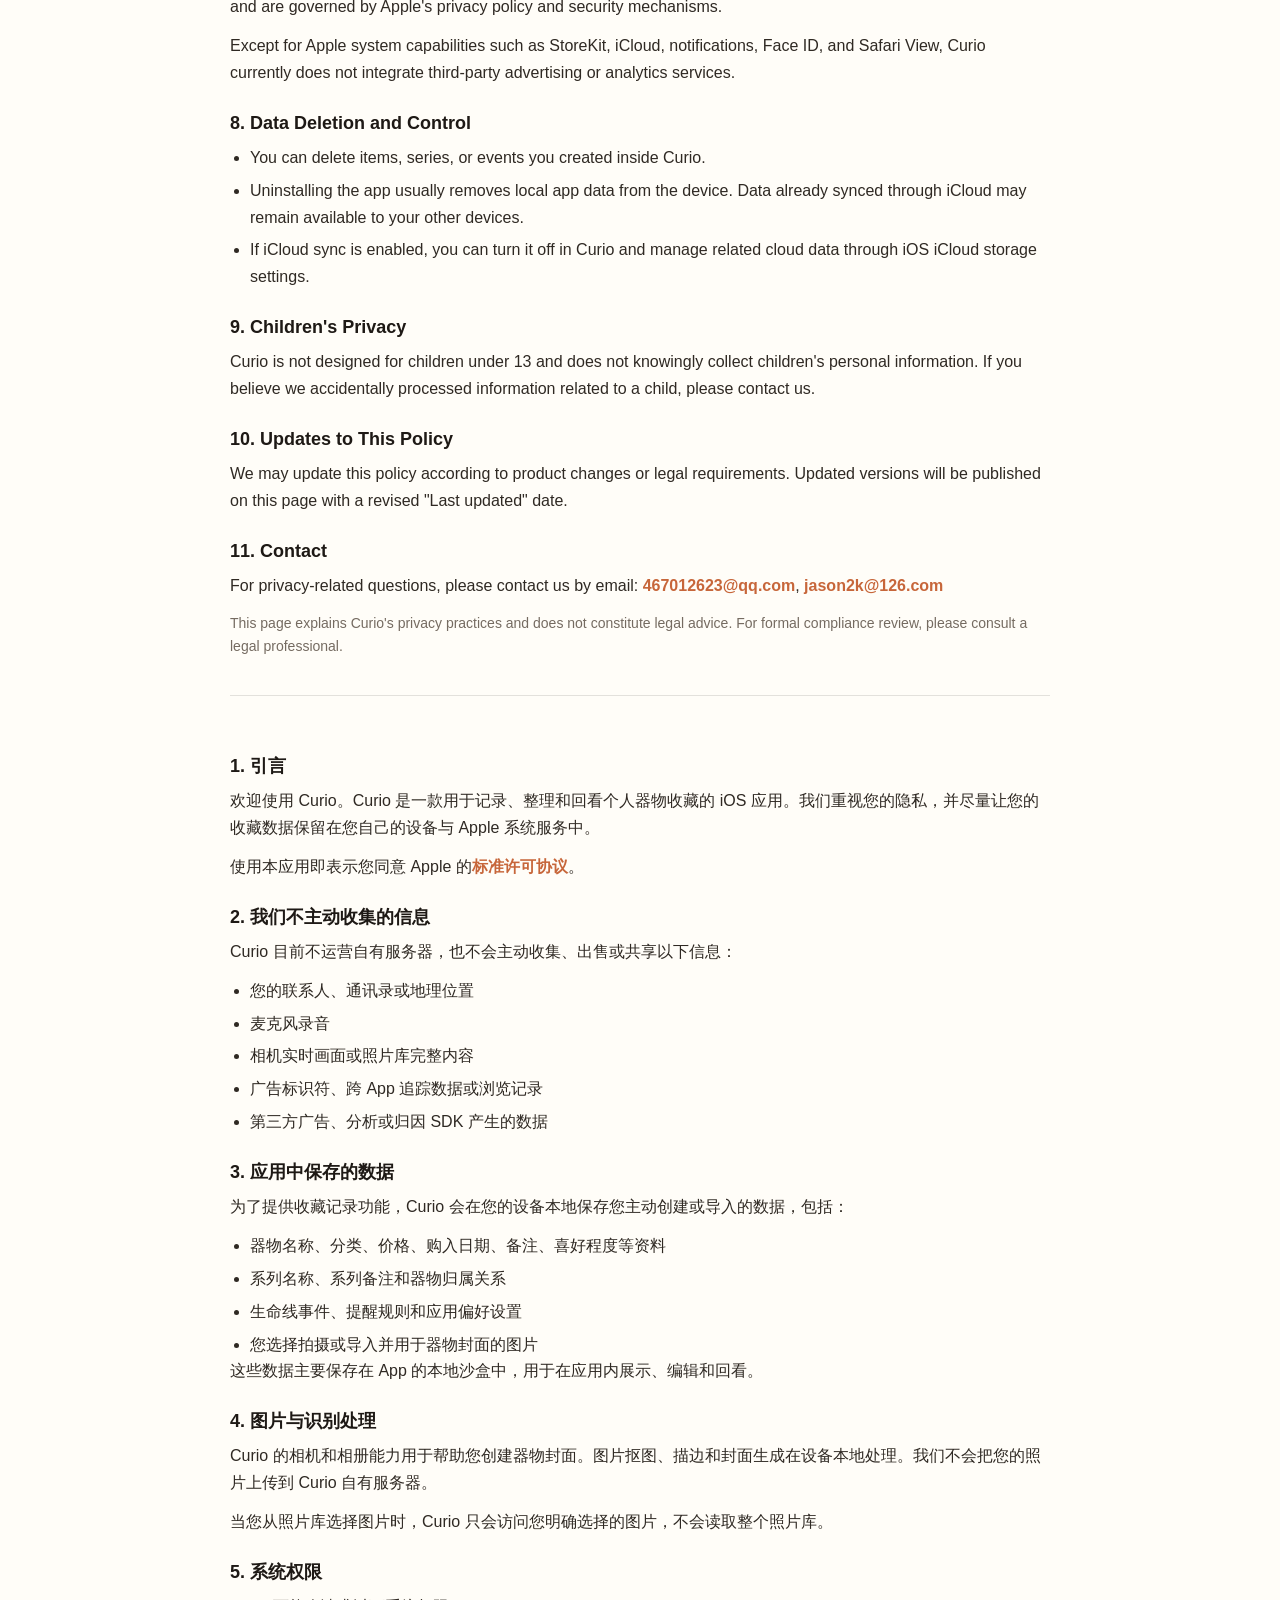
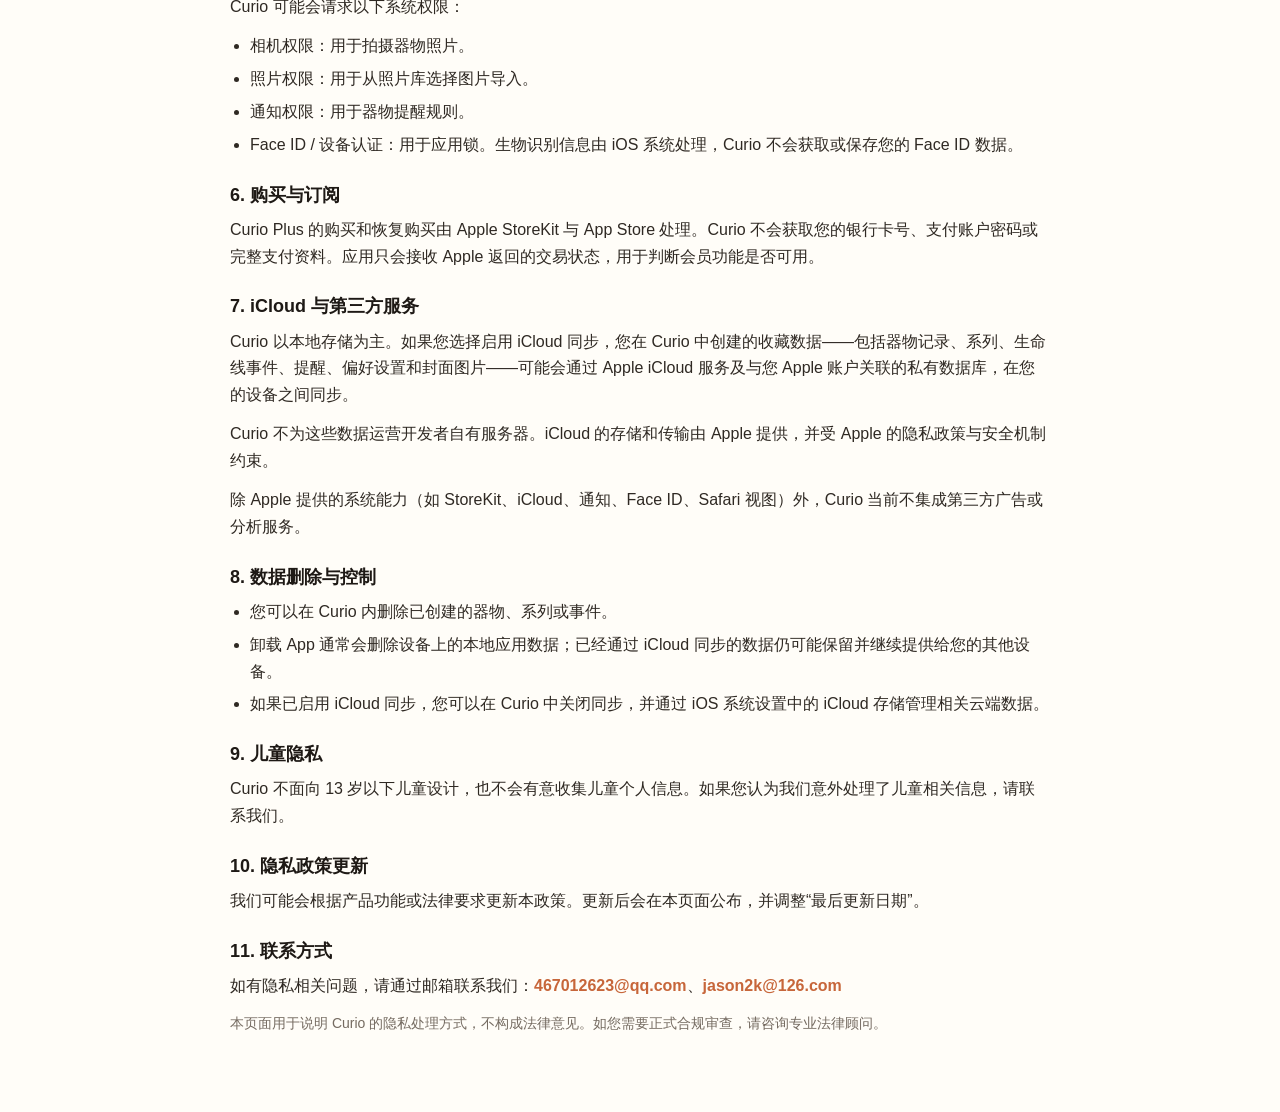
==== commit 84a3bca1: "docs: update Curio privacy policy for iCloud sync" ====
--- a/index.html
+++ b/index.html
@@ -126,7 +126,7 @@
     <main>
         <header>
             <h1>Curio Privacy Policy</h1>
-            <p class="subtitle">Last updated: July 4, 2026</p>
+            <p class="subtitle">Last updated: August 6, 2026</p>
         </header>
 
         <div class="language-block" lang="en">
@@ -184,7 +184,8 @@
 
             <section class="section">
                 <h3>7. iCloud and Third-Party Services</h3>
-                <p>The current version primarily uses local storage. If a future version provides iCloud sync and you choose to enable it, related data will sync between your devices through Apple's iCloud service. iCloud data is governed by Apple's privacy policy and security mechanisms.</p>
+                <p>Curio primarily uses local storage. If you choose to enable iCloud sync, the collection data you create in Curio — including item records, series, timeline events, reminders, preferences, and cover images — may sync between your devices through Apple's iCloud service and a private database associated with your Apple Account.</p>
+                <p>Curio does not operate a developer-owned server for this data. iCloud storage and transfer are provided by Apple and are governed by Apple's privacy policy and security mechanisms.</p>
                 <p>Except for Apple system capabilities such as StoreKit, iCloud, notifications, Face ID, and Safari View, Curio currently does not integrate third-party advertising or analytics services.</p>
             </section>
 
@@ -192,8 +193,8 @@
                 <h3>8. Data Deletion and Control</h3>
                 <ul>
                     <li>You can delete items, series, or events you created inside Curio.</li>
-                    <li>Uninstalling the app usually removes local app data from the device.</li>
-                    <li>If iCloud sync is enabled in the future, you can manage related cloud data through iOS iCloud storage settings.</li>
+                    <li>Uninstalling the app usually removes local app data from the device. Data already synced through iCloud may remain available to your other devices.</li>
+                    <li>If iCloud sync is enabled, you can turn it off in Curio and manage related cloud data through iOS iCloud storage settings.</li>
                 </ul>
             </section>
 
@@ -269,7 +270,8 @@
 
             <section class="section">
                 <h3>7. iCloud 与第三方服务</h3>
-                <p>当前版本以本地存储为主。若后续版本提供 iCloud 同步，并且您选择启用，相关数据会通过 Apple iCloud 服务在您的设备之间同步。iCloud 数据受 Apple 的隐私政策与安全机制约束。</p>
+                <p>Curio 以本地存储为主。如果您选择启用 iCloud 同步，您在 Curio 中创建的收藏数据——包括器物记录、系列、生命线事件、提醒、偏好设置和封面图片——可能会通过 Apple iCloud 服务及与您 Apple 账户关联的私有数据库，在您的设备之间同步。</p>
+                <p>Curio 不为这些数据运营开发者自有服务器。iCloud 的存储和传输由 Apple 提供，并受 Apple 的隐私政策与安全机制约束。</p>
                 <p>除 Apple 提供的系统能力（如 StoreKit、iCloud、通知、Face ID、Safari 视图）外，Curio 当前不集成第三方广告或分析服务。</p>
             </section>
 
@@ -277,8 +279,8 @@
                 <h3>8. 数据删除与控制</h3>
                 <ul>
                     <li>您可以在 Curio 内删除已创建的器物、系列或事件。</li>
-                    <li>卸载 App 通常会删除设备上的本地应用数据。</li>
-                    <li>如未来启用 iCloud 同步，您可以通过 iOS 系统设置中的 iCloud 存储管理相关云端数据。</li>
+                    <li>卸载 App 通常会删除设备上的本地应用数据；已经通过 iCloud 同步的数据仍可能保留并继续提供给您的其他设备。</li>
+                    <li>如果已启用 iCloud 同步，您可以在 Curio 中关闭同步，并通过 iOS 系统设置中的 iCloud 存储管理相关云端数据。</li>
                 </ul>
             </section>
 
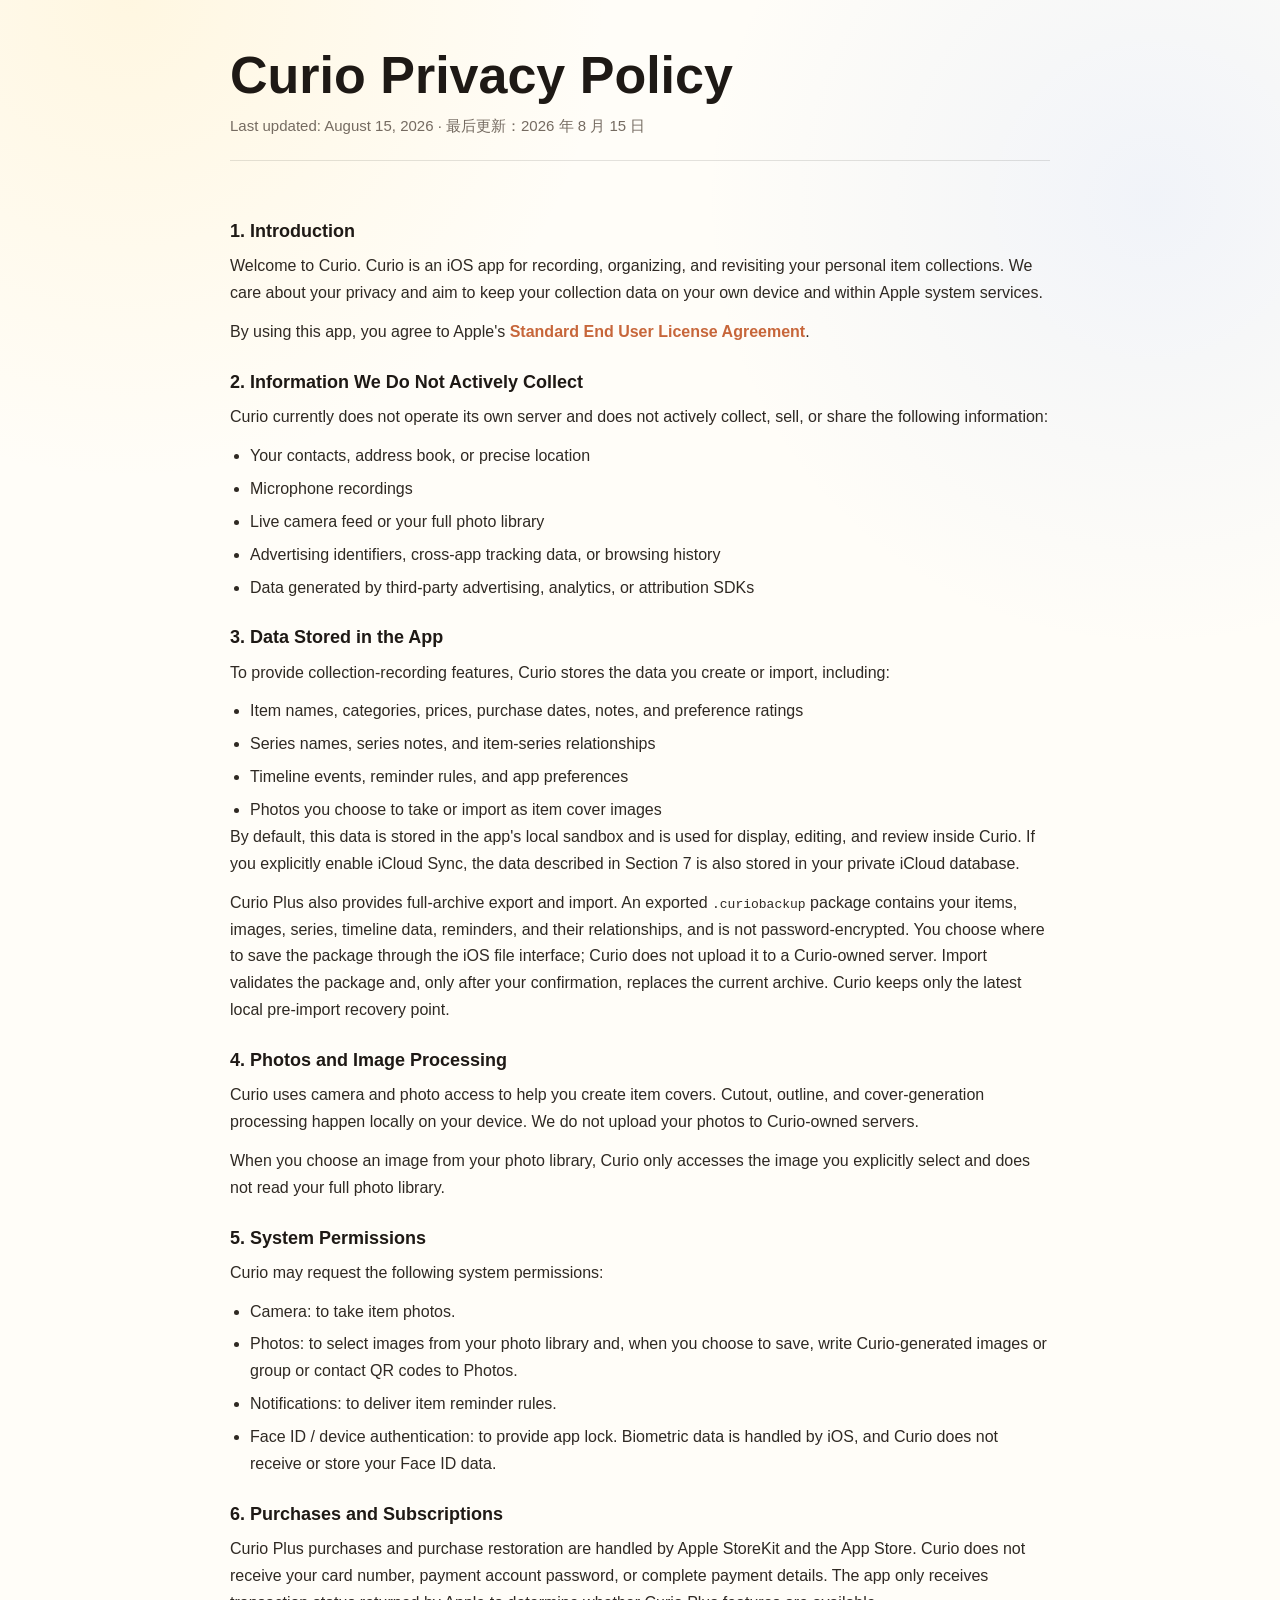
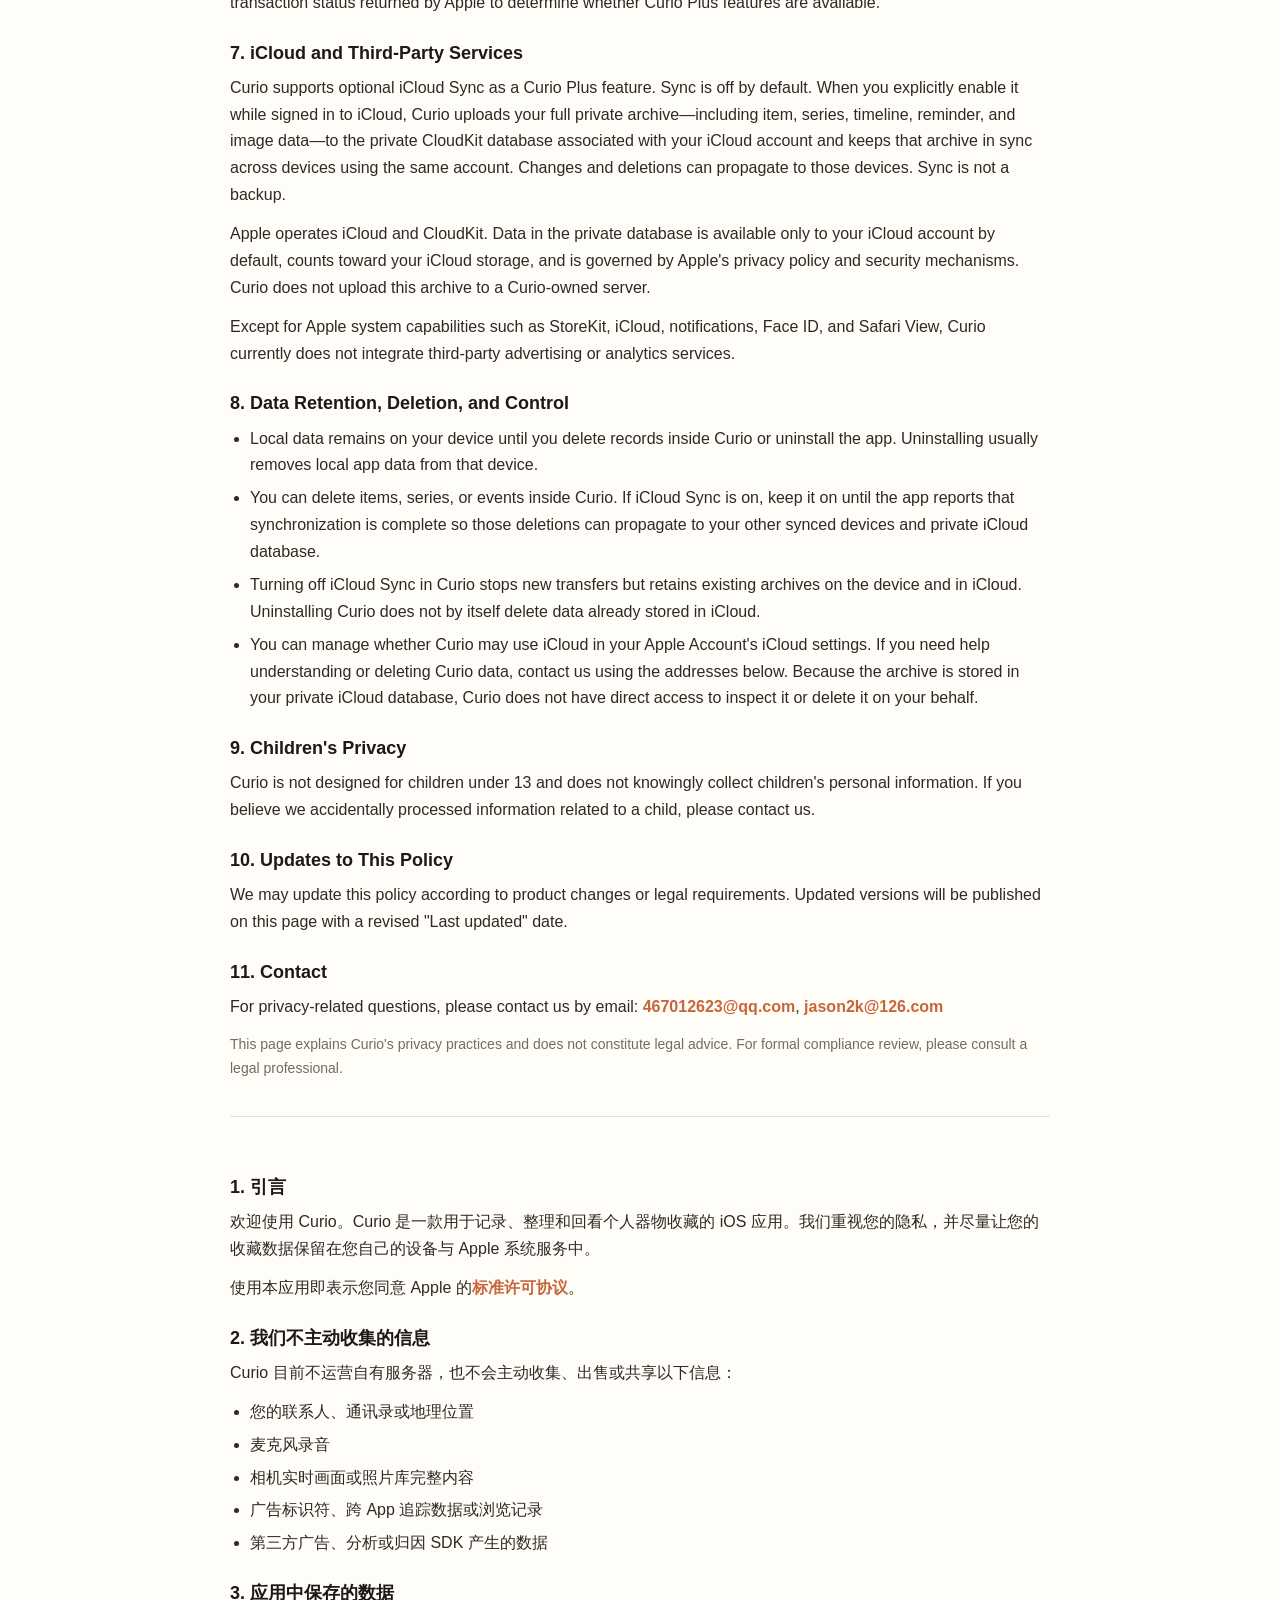
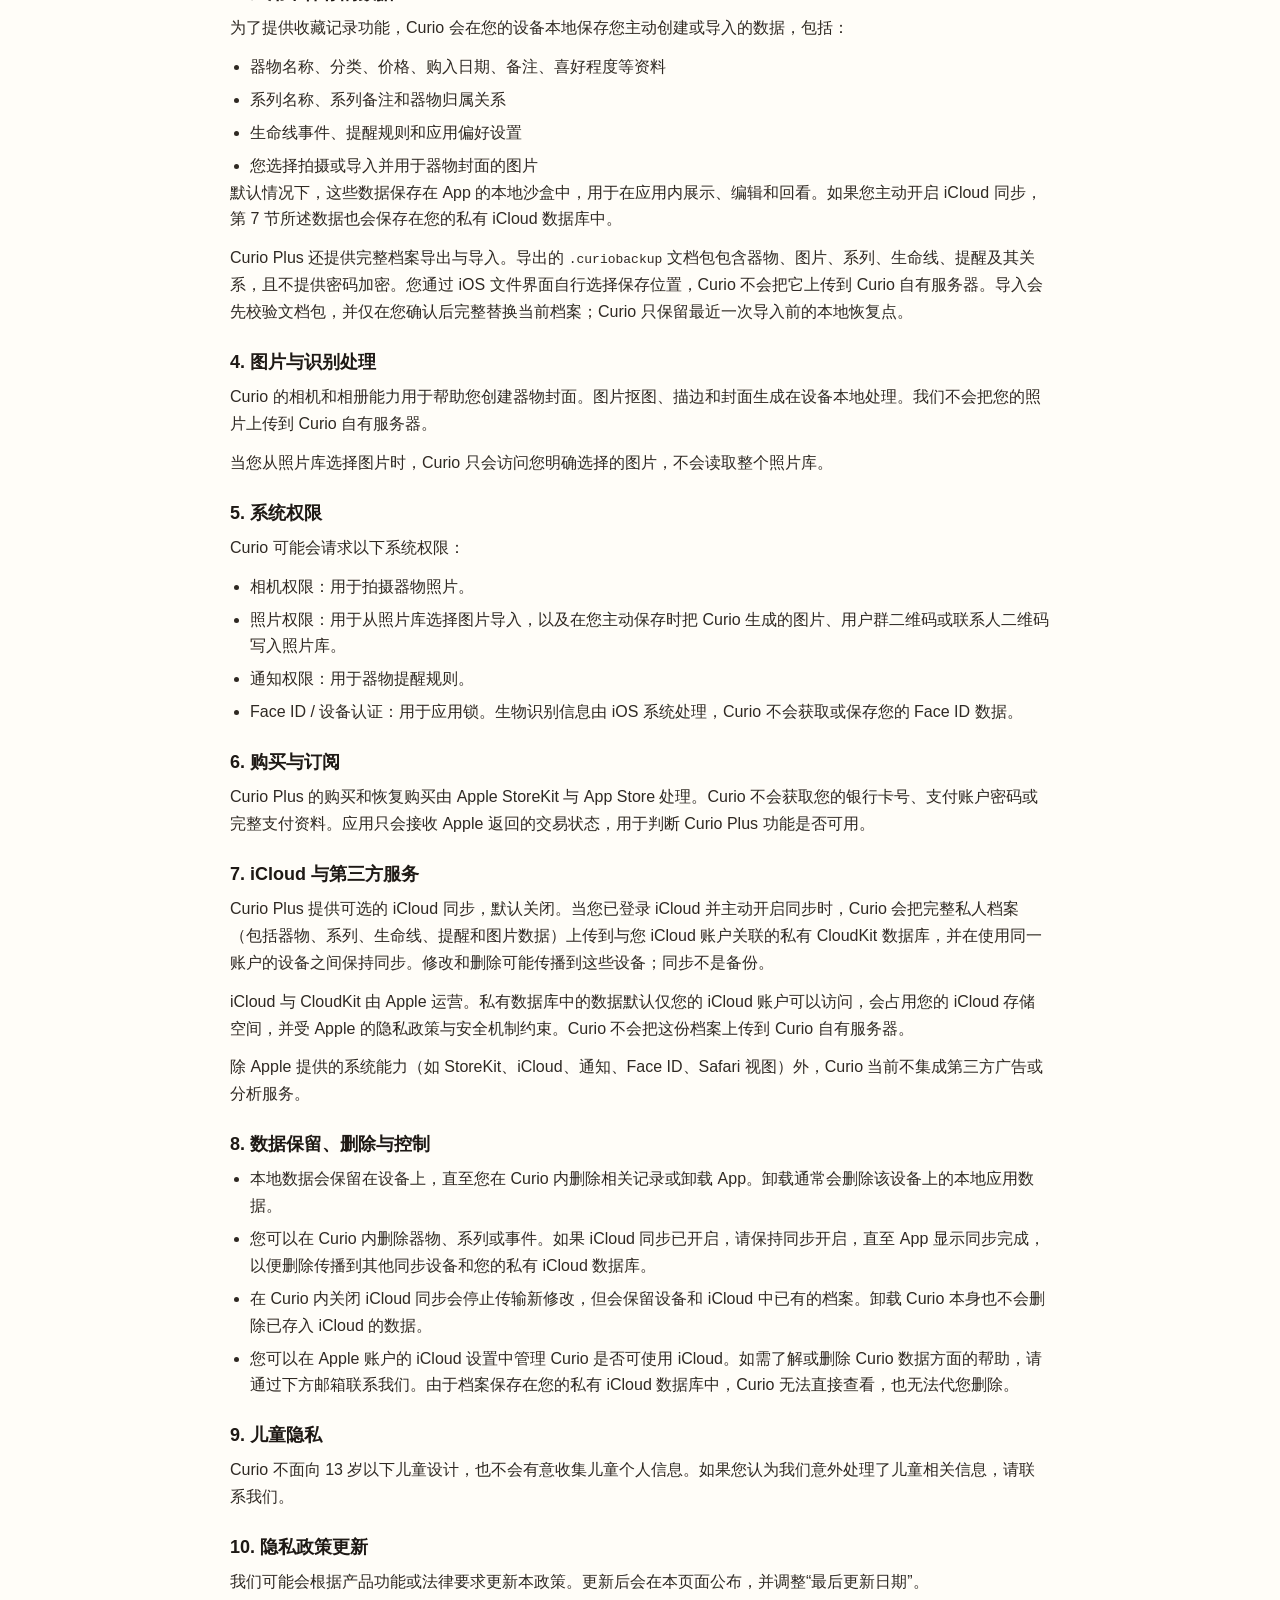
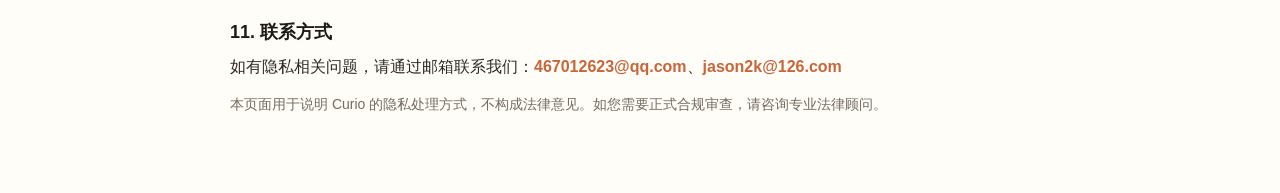
==== commit 64aa0729: "docs: 校准 Curio 当前隐私政策" ====
--- a/index.html
+++ b/index.html
@@ -126,7 +126,7 @@
     <main>
         <header>
             <h1>Curio Privacy Policy</h1>
-            <p class="subtitle">Last updated: August 6, 2026</p>
+            <p class="subtitle">Last updated: August 15, 2026 · 最后更新：2026 年 8 月 15 日</p>
         </header>
 
         <div class="language-block" lang="en">
@@ -157,7 +157,8 @@
                     <li>Timeline events, reminder rules, and app preferences</li>
                     <li>Photos you choose to take or import as item cover images</li>
                 </ul>
-                <p>This data is mainly stored in the app's local sandbox and is used for display, editing, and review inside Curio.</p>
+                <p>By default, this data is stored in the app's local sandbox and is used for display, editing, and review inside Curio. If you explicitly enable iCloud Sync, the data described in Section 7 is also stored in your private iCloud database.</p>
+                <p>Curio Plus also provides full-archive export and import. An exported <code>.curiobackup</code> package contains your items, images, series, timeline data, reminders, and their relationships, and is not password-encrypted. You choose where to save the package through the iOS file interface; Curio does not upload it to a Curio-owned server. Import validates the package and, only after your confirmation, replaces the current archive. Curio keeps only the latest local pre-import recovery point.</p>
             </section>
 
             <section class="section">
@@ -171,7 +172,7 @@
                 <p>Curio may request the following system permissions:</p>
                 <ul>
                     <li>Camera: to take item photos.</li>
-                    <li>Photos: to select images from your photo library.</li>
+                    <li>Photos: to select images from your photo library and, when you choose to save, write Curio-generated images or group or contact QR codes to Photos.</li>
                     <li>Notifications: to deliver item reminder rules.</li>
                     <li>Face ID / device authentication: to provide app lock. Biometric data is handled by iOS, and Curio does not receive or store your Face ID data.</li>
                 </ul>
@@ -179,22 +180,23 @@
 
             <section class="section">
                 <h3>6. Purchases and Subscriptions</h3>
-                <p>Curio Plus purchases and purchase restoration are handled by Apple StoreKit and the App Store. Curio does not receive your card number, payment account password, or complete payment details. The app only receives transaction status returned by Apple to determine whether member features are available.</p>
+                <p>Curio Plus purchases and purchase restoration are handled by Apple StoreKit and the App Store. Curio does not receive your card number, payment account password, or complete payment details. The app only receives transaction status returned by Apple to determine whether Curio Plus features are available.</p>
             </section>
 
             <section class="section">
                 <h3>7. iCloud and Third-Party Services</h3>
-                <p>Curio primarily uses local storage. If you choose to enable iCloud sync, the collection data you create in Curio — including item records, series, timeline events, reminders, preferences, and cover images — may sync between your devices through Apple's iCloud service and a private database associated with your Apple Account.</p>
-                <p>Curio does not operate a developer-owned server for this data. iCloud storage and transfer are provided by Apple and are governed by Apple's privacy policy and security mechanisms.</p>
+                <p>Curio supports optional iCloud Sync as a Curio Plus feature. Sync is off by default. When you explicitly enable it while signed in to iCloud, Curio uploads your full private archive—including item, series, timeline, reminder, and image data—to the private CloudKit database associated with your iCloud account and keeps that archive in sync across devices using the same account. Changes and deletions can propagate to those devices. Sync is not a backup.</p>
+                <p>Apple operates iCloud and CloudKit. Data in the private database is available only to your iCloud account by default, counts toward your iCloud storage, and is governed by Apple's privacy policy and security mechanisms. Curio does not upload this archive to a Curio-owned server.</p>
                 <p>Except for Apple system capabilities such as StoreKit, iCloud, notifications, Face ID, and Safari View, Curio currently does not integrate third-party advertising or analytics services.</p>
             </section>
 
             <section class="section">
-                <h3>8. Data Deletion and Control</h3>
-                <ul>
-                    <li>You can delete items, series, or events you created inside Curio.</li>
-                    <li>Uninstalling the app usually removes local app data from the device. Data already synced through iCloud may remain available to your other devices.</li>
-                    <li>If iCloud sync is enabled, you can turn it off in Curio and manage related cloud data through iOS iCloud storage settings.</li>
+                <h3>8. Data Retention, Deletion, and Control</h3>
+                <ul>
+                    <li>Local data remains on your device until you delete records inside Curio or uninstall the app. Uninstalling usually removes local app data from that device.</li>
+                    <li>You can delete items, series, or events inside Curio. If iCloud Sync is on, keep it on until the app reports that synchronization is complete so those deletions can propagate to your other synced devices and private iCloud database.</li>
+                    <li>Turning off iCloud Sync in Curio stops new transfers but retains existing archives on the device and in iCloud. Uninstalling Curio does not by itself delete data already stored in iCloud.</li>
+                    <li>You can manage whether Curio may use iCloud in your Apple Account's iCloud settings. If you need help understanding or deleting Curio data, contact us using the addresses below. Because the archive is stored in your private iCloud database, Curio does not have direct access to inspect it or delete it on your behalf.</li>
                 </ul>
             </section>
 
@@ -243,7 +245,8 @@
                     <li>生命线事件、提醒规则和应用偏好设置</li>
                     <li>您选择拍摄或导入并用于器物封面的图片</li>
                 </ul>
-                <p>这些数据主要保存在 App 的本地沙盒中，用于在应用内展示、编辑和回看。</p>
+                <p>默认情况下，这些数据保存在 App 的本地沙盒中，用于在应用内展示、编辑和回看。如果您主动开启 iCloud 同步，第 7 节所述数据也会保存在您的私有 iCloud 数据库中。</p>
+                <p>Curio Plus 还提供完整档案导出与导入。导出的 <code>.curiobackup</code> 文档包包含器物、图片、系列、生命线、提醒及其关系，且不提供密码加密。您通过 iOS 文件界面自行选择保存位置，Curio 不会把它上传到 Curio 自有服务器。导入会先校验文档包，并仅在您确认后完整替换当前档案；Curio 只保留最近一次导入前的本地恢复点。</p>
             </section>
 
             <section class="section">
@@ -257,7 +260,7 @@
                 <p>Curio 可能会请求以下系统权限：</p>
                 <ul>
                     <li>相机权限：用于拍摄器物照片。</li>
-                    <li>照片权限：用于从照片库选择图片导入。</li>
+                    <li>照片权限：用于从照片库选择图片导入，以及在您主动保存时把 Curio 生成的图片、用户群二维码或联系人二维码写入照片库。</li>
                     <li>通知权限：用于器物提醒规则。</li>
                     <li>Face ID / 设备认证：用于应用锁。生物识别信息由 iOS 系统处理，Curio 不会获取或保存您的 Face ID 数据。</li>
                 </ul>
@@ -265,22 +268,23 @@
 
             <section class="section">
                 <h3>6. 购买与订阅</h3>
-                <p>Curio Plus 的购买和恢复购买由 Apple StoreKit 与 App Store 处理。Curio 不会获取您的银行卡号、支付账户密码或完整支付资料。应用只会接收 Apple 返回的交易状态，用于判断会员功能是否可用。</p>
+                <p>Curio Plus 的购买和恢复购买由 Apple StoreKit 与 App Store 处理。Curio 不会获取您的银行卡号、支付账户密码或完整支付资料。应用只会接收 Apple 返回的交易状态，用于判断 Curio Plus 功能是否可用。</p>
             </section>
 
             <section class="section">
                 <h3>7. iCloud 与第三方服务</h3>
-                <p>Curio 以本地存储为主。如果您选择启用 iCloud 同步，您在 Curio 中创建的收藏数据——包括器物记录、系列、生命线事件、提醒、偏好设置和封面图片——可能会通过 Apple iCloud 服务及与您 Apple 账户关联的私有数据库，在您的设备之间同步。</p>
-                <p>Curio 不为这些数据运营开发者自有服务器。iCloud 的存储和传输由 Apple 提供，并受 Apple 的隐私政策与安全机制约束。</p>
+                <p>Curio Plus 提供可选的 iCloud 同步，默认关闭。当您已登录 iCloud 并主动开启同步时，Curio 会把完整私人档案（包括器物、系列、生命线、提醒和图片数据）上传到与您 iCloud 账户关联的私有 CloudKit 数据库，并在使用同一账户的设备之间保持同步。修改和删除可能传播到这些设备；同步不是备份。</p>
+                <p>iCloud 与 CloudKit 由 Apple 运营。私有数据库中的数据默认仅您的 iCloud 账户可以访问，会占用您的 iCloud 存储空间，并受 Apple 的隐私政策与安全机制约束。Curio 不会把这份档案上传到 Curio 自有服务器。</p>
                 <p>除 Apple 提供的系统能力（如 StoreKit、iCloud、通知、Face ID、Safari 视图）外，Curio 当前不集成第三方广告或分析服务。</p>
             </section>
 
             <section class="section">
-                <h3>8. 数据删除与控制</h3>
-                <ul>
-                    <li>您可以在 Curio 内删除已创建的器物、系列或事件。</li>
-                    <li>卸载 App 通常会删除设备上的本地应用数据；已经通过 iCloud 同步的数据仍可能保留并继续提供给您的其他设备。</li>
-                    <li>如果已启用 iCloud 同步，您可以在 Curio 中关闭同步，并通过 iOS 系统设置中的 iCloud 存储管理相关云端数据。</li>
+                <h3>8. 数据保留、删除与控制</h3>
+                <ul>
+                    <li>本地数据会保留在设备上，直至您在 Curio 内删除相关记录或卸载 App。卸载通常会删除该设备上的本地应用数据。</li>
+                    <li>您可以在 Curio 内删除器物、系列或事件。如果 iCloud 同步已开启，请保持同步开启，直至 App 显示同步完成，以便删除传播到其他同步设备和您的私有 iCloud 数据库。</li>
+                    <li>在 Curio 内关闭 iCloud 同步会停止传输新修改，但会保留设备和 iCloud 中已有的档案。卸载 Curio 本身也不会删除已存入 iCloud 的数据。</li>
+                    <li>您可以在 Apple 账户的 iCloud 设置中管理 Curio 是否可使用 iCloud。如需了解或删除 Curio 数据方面的帮助，请通过下方邮箱联系我们。由于档案保存在您的私有 iCloud 数据库中，Curio 无法直接查看，也无法代您删除。</li>
                 </ul>
             </section>
 
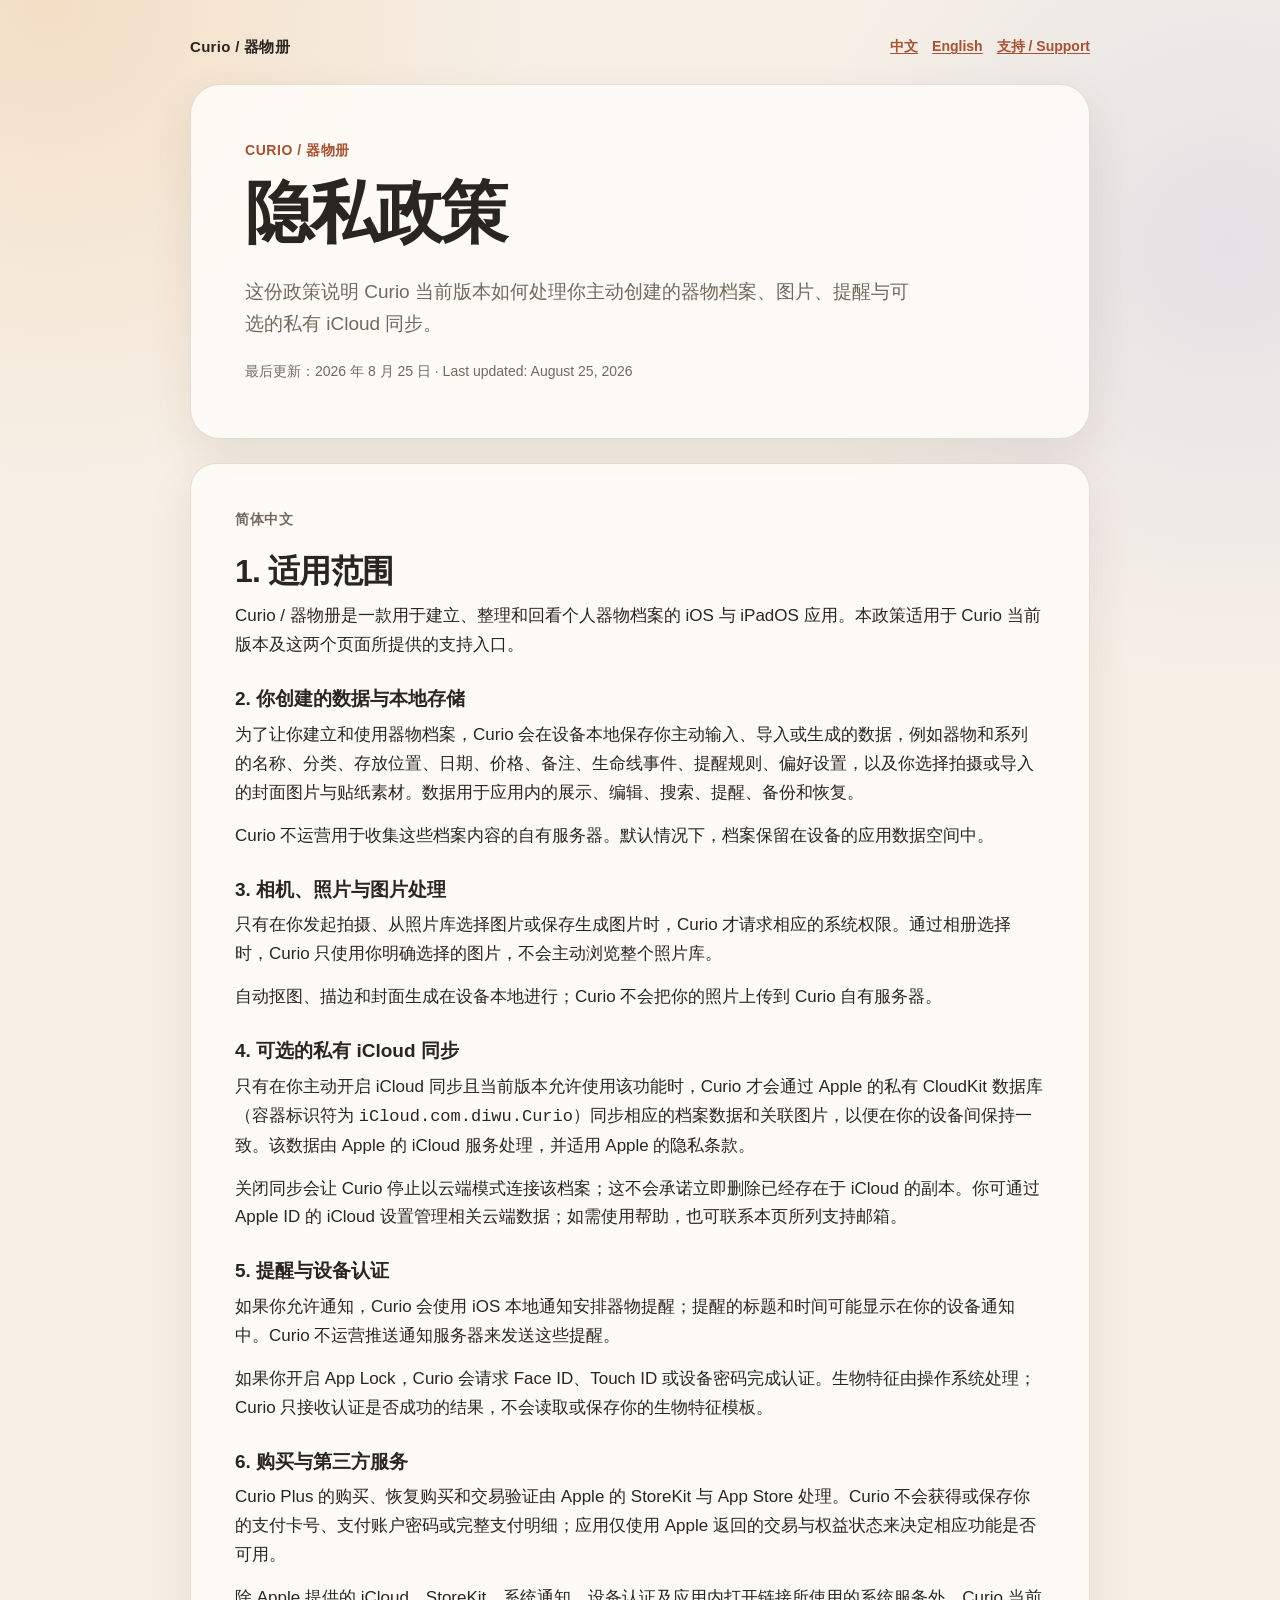
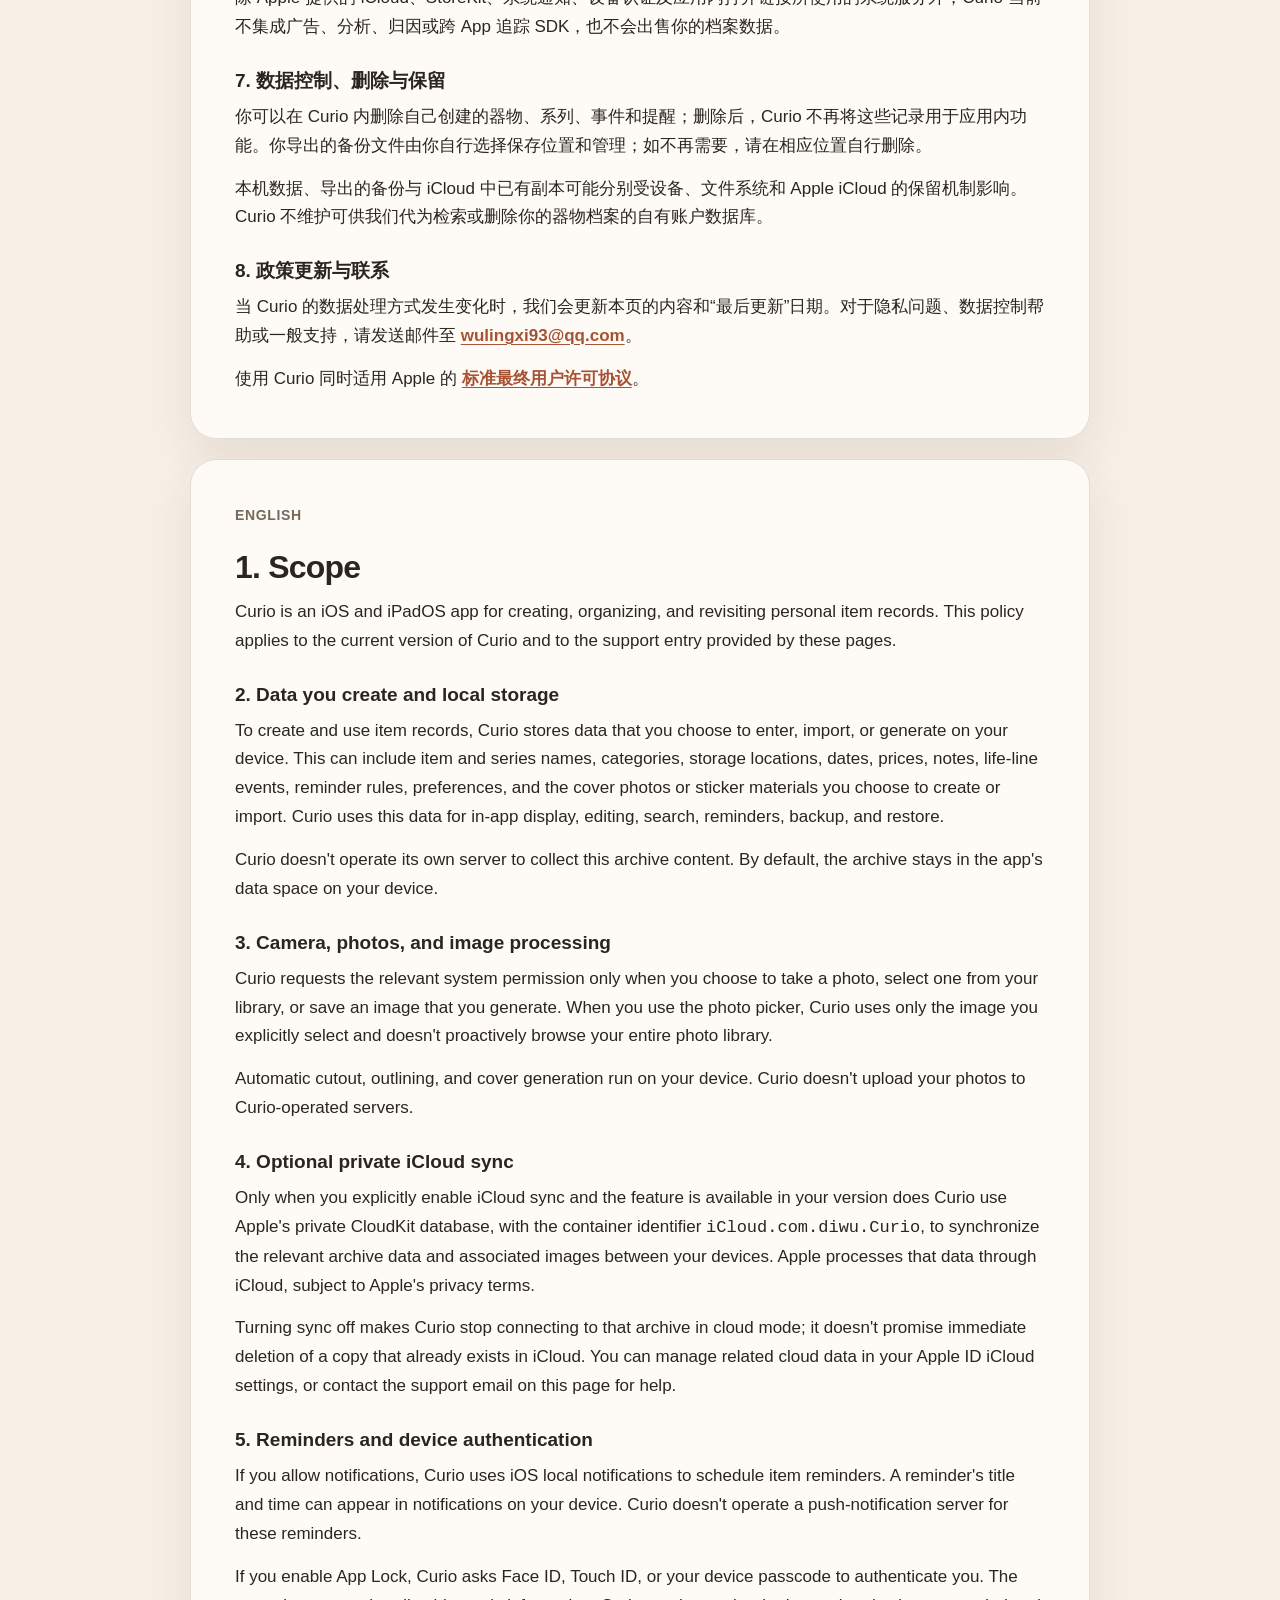
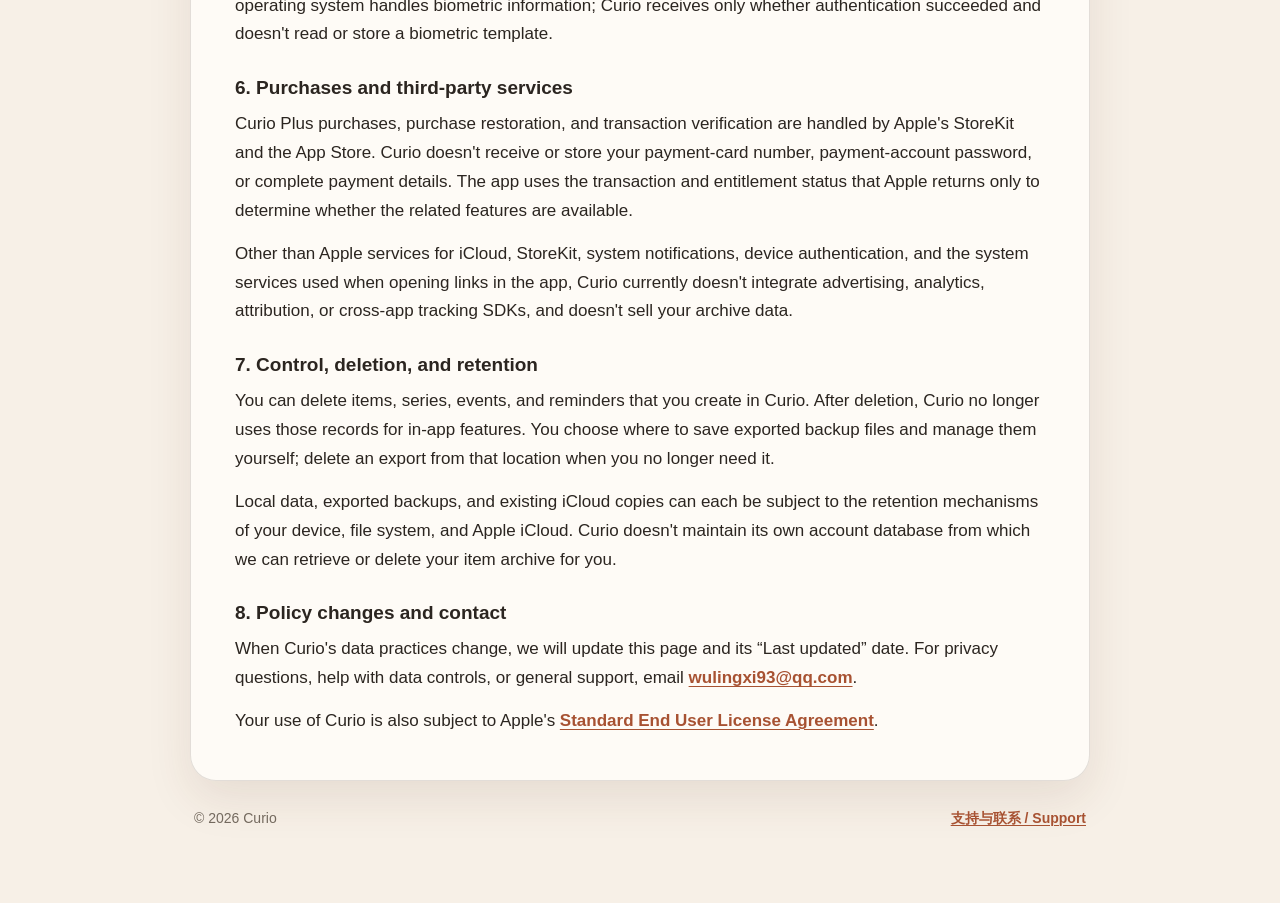
==== commit 3d42bce3: "docs: 更新 Curio 公开隐私与支持页" ====
--- a/index.html
+++ b/index.html
@@ -1,309 +1,98 @@
-<!DOCTYPE html>
-<html lang="en">
+<!doctype html>
+<html lang="zh-Hans">
 <head>
-    <meta charset="UTF-8">
-    <meta name="viewport" content="width=device-width, initial-scale=1.0">
-    <title>Curio Privacy Policy</title>
-    <style>
-        :root {
-            color-scheme: light dark;
-            --background: #fffdf8;
-            --text: #2f2923;
-            --muted: #756b61;
-            --heading: #1e1915;
-            --accent: #c7663a;
-            --rule: rgba(31, 27, 23, 0.12);
-        }
-
-        @media (prefers-color-scheme: dark) {
-            :root {
-                --background: #11100f;
-                --text: #eee8df;
-                --muted: #b9afa4;
-                --heading: #fff8ef;
-                --accent: #ff9b63;
-                --rule: rgba(255, 255, 255, 0.14);
-            }
-        }
-
-        * {
-            box-sizing: border-box;
-        }
-
-        body {
-            margin: 0;
-            background:
-                radial-gradient(circle at 10% 0%, rgba(255, 211, 95, 0.15), transparent 30rem),
-                radial-gradient(circle at 90% 4%, rgba(126, 166, 255, 0.11), transparent 28rem),
-                var(--background);
-            color: var(--text);
-            font-family: -apple-system, BlinkMacSystemFont, "Segoe UI", Roboto, "Helvetica Neue", Arial, sans-serif;
-            line-height: 1.68;
-            padding: 30px 20px 64px;
-        }
-
-        main {
-            max-width: 820px;
-            margin: 0 auto;
-        }
-
-        header {
-            padding: 18px 0 22px;
-            border-bottom: 1px solid var(--rule);
-        }
-
-        h1 {
-            margin: 0 0 10px;
-            color: var(--heading);
-            font-size: clamp(34px, 8vw, 52px);
-            line-height: 1.06;
-            letter-spacing: 0;
-        }
-
-        h2 {
-            margin: 0 0 12px;
-            color: var(--heading);
-            font-size: 22px;
-            line-height: 1.28;
-        }
-
-        h3 {
-            margin: 0 0 10px;
-            color: var(--heading);
-            font-size: 18px;
-            line-height: 1.34;
-        }
-
-        p {
-            margin: 0 0 12px;
-        }
-
-        ul {
-            margin: 0;
-            padding-left: 1.25rem;
-        }
-
-        li + li {
-            margin-top: 6px;
-        }
-
-        a {
-            color: var(--accent);
-            text-decoration: none;
-            font-weight: 650;
-        }
-
-        a:hover {
-            text-decoration: underline;
-        }
-
-        .subtitle {
-            margin: 0;
-            color: var(--muted);
-            font-size: 15px;
-        }
-
-        .language-block {
-            padding-top: 34px;
-        }
-
-        .language-block + .language-block {
-            margin-top: 36px;
-            border-top: 1px solid var(--rule);
-        }
-
-        .section {
-            margin-top: 24px;
-        }
-
-        .note {
-            color: var(--muted);
-            font-size: 14px;
-        }
-    </style>
+  <meta charset="utf-8">
+  <meta name="viewport" content="width=device-width, initial-scale=1">
+  <meta name="description" content="Curio / 器物册隐私政策。">
+  <title>Curio Privacy Policy · 隐私政策</title>
+  <link rel="stylesheet" href="assets/legal.css">
 </head>
 <body>
-    <main>
-        <header>
-            <h1>Curio Privacy Policy</h1>
-            <p class="subtitle">Last updated: August 15, 2026 · 最后更新：2026 年 8 月 15 日</p>
-        </header>
+  <main class="shell">
+    <nav class="topbar" aria-label="Primary navigation">
+      <a class="brand" href="./">Curio / 器物册</a>
+      <span class="nav"><a href="#zh">中文</a><a href="#en">English</a><a href="support/">支持 / Support</a></span>
+    </nav>
 
-        <div class="language-block" lang="en">
-            <section class="section">
-                <h3>1. Introduction</h3>
-                <p>Welcome to Curio. Curio is an iOS app for recording, organizing, and revisiting your personal item collections. We care about your privacy and aim to keep your collection data on your own device and within Apple system services.</p>
-                <p>By using this app, you agree to Apple's <a href="https://www.apple.com/legal/internet-services/itunes/dev/stdeula/" target="_blank" rel="noopener">Standard End User License Agreement</a>.</p>
-            </section>
+    <header class="hero">
+      <p class="eyebrow">Curio / 器物册</p>
+      <h1>隐私政策</h1>
+      <p class="lede">这份政策说明 Curio 当前版本如何处理你主动创建的器物档案、图片、提醒与可选的私有 iCloud 同步。</p>
+      <p class="meta">最后更新：2026 年 8 月 25 日 · Last updated: August 25, 2026</p>
+    </header>
 
-            <section class="section">
-                <h3>2. Information We Do Not Actively Collect</h3>
-                <p>Curio currently does not operate its own server and does not actively collect, sell, or share the following information:</p>
-                <ul>
-                    <li>Your contacts, address book, or precise location</li>
-                    <li>Microphone recordings</li>
-                    <li>Live camera feed or your full photo library</li>
-                    <li>Advertising identifiers, cross-app tracking data, or browsing history</li>
-                    <li>Data generated by third-party advertising, analytics, or attribution SDKs</li>
-                </ul>
-            </section>
+    <section id="zh" class="content language-block" lang="zh-Hans">
+      <p class="language-label">简体中文</p>
+      <h2>1. 适用范围</h2>
+      <p>Curio / 器物册是一款用于建立、整理和回看个人器物档案的 iOS 与 iPadOS 应用。本政策适用于 Curio 当前版本及这两个页面所提供的支持入口。</p>
 
-            <section class="section">
-                <h3>3. Data Stored in the App</h3>
-                <p>To provide collection-recording features, Curio stores the data you create or import, including:</p>
-                <ul>
-                    <li>Item names, categories, prices, purchase dates, notes, and preference ratings</li>
-                    <li>Series names, series notes, and item-series relationships</li>
-                    <li>Timeline events, reminder rules, and app preferences</li>
-                    <li>Photos you choose to take or import as item cover images</li>
-                </ul>
-                <p>By default, this data is stored in the app's local sandbox and is used for display, editing, and review inside Curio. If you explicitly enable iCloud Sync, the data described in Section 7 is also stored in your private iCloud database.</p>
-                <p>Curio Plus also provides full-archive export and import. An exported <code>.curiobackup</code> package contains your items, images, series, timeline data, reminders, and their relationships, and is not password-encrypted. You choose where to save the package through the iOS file interface; Curio does not upload it to a Curio-owned server. Import validates the package and, only after your confirmation, replaces the current archive. Curio keeps only the latest local pre-import recovery point.</p>
-            </section>
+      <h3>2. 你创建的数据与本地存储</h3>
+      <p>为了让你建立和使用器物档案，Curio 会在设备本地保存你主动输入、导入或生成的数据，例如器物和系列的名称、分类、存放位置、日期、价格、备注、生命线事件、提醒规则、偏好设置，以及你选择拍摄或导入的封面图片与贴纸素材。数据用于应用内的展示、编辑、搜索、提醒、备份和恢复。</p>
+      <p>Curio 不运营用于收集这些档案内容的自有服务器。默认情况下，档案保留在设备的应用数据空间中。</p>
 
-            <section class="section">
-                <h3>4. Photos and Image Processing</h3>
-                <p>Curio uses camera and photo access to help you create item covers. Cutout, outline, and cover-generation processing happen locally on your device. We do not upload your photos to Curio-owned servers.</p>
-                <p>When you choose an image from your photo library, Curio only accesses the image you explicitly select and does not read your full photo library.</p>
-            </section>
+      <h3>3. 相机、照片与图片处理</h3>
+      <p>只有在你发起拍摄、从照片库选择图片或保存生成图片时，Curio 才请求相应的系统权限。通过相册选择时，Curio 只使用你明确选择的图片，不会主动浏览整个照片库。</p>
+      <p>自动抠图、描边和封面生成在设备本地进行；Curio 不会把你的照片上传到 Curio 自有服务器。</p>
 
-            <section class="section">
-                <h3>5. System Permissions</h3>
-                <p>Curio may request the following system permissions:</p>
-                <ul>
-                    <li>Camera: to take item photos.</li>
-                    <li>Photos: to select images from your photo library and, when you choose to save, write Curio-generated images or group or contact QR codes to Photos.</li>
-                    <li>Notifications: to deliver item reminder rules.</li>
-                    <li>Face ID / device authentication: to provide app lock. Biometric data is handled by iOS, and Curio does not receive or store your Face ID data.</li>
-                </ul>
-            </section>
+      <h3>4. 可选的私有 iCloud 同步</h3>
+      <p>只有在你主动开启 iCloud 同步且当前版本允许使用该功能时，Curio 才会通过 Apple 的私有 CloudKit 数据库（容器标识符为 <code>iCloud.com.diwu.Curio</code>）同步相应的档案数据和关联图片，以便在你的设备间保持一致。该数据由 Apple 的 iCloud 服务处理，并适用 Apple 的隐私条款。</p>
+      <p>关闭同步会让 Curio 停止以云端模式连接该档案；这不会承诺立即删除已经存在于 iCloud 的副本。你可通过 Apple ID 的 iCloud 设置管理相关云端数据；如需使用帮助，也可联系本页所列支持邮箱。</p>
 
-            <section class="section">
-                <h3>6. Purchases and Subscriptions</h3>
-                <p>Curio Plus purchases and purchase restoration are handled by Apple StoreKit and the App Store. Curio does not receive your card number, payment account password, or complete payment details. The app only receives transaction status returned by Apple to determine whether Curio Plus features are available.</p>
-            </section>
+      <h3>5. 提醒与设备认证</h3>
+      <p>如果你允许通知，Curio 会使用 iOS 本地通知安排器物提醒；提醒的标题和时间可能显示在你的设备通知中。Curio 不运营推送通知服务器来发送这些提醒。</p>
+      <p>如果你开启 App Lock，Curio 会请求 Face ID、Touch ID 或设备密码完成认证。生物特征由操作系统处理；Curio 只接收认证是否成功的结果，不会读取或保存你的生物特征模板。</p>
 
-            <section class="section">
-                <h3>7. iCloud and Third-Party Services</h3>
-                <p>Curio supports optional iCloud Sync as a Curio Plus feature. Sync is off by default. When you explicitly enable it while signed in to iCloud, Curio uploads your full private archive—including item, series, timeline, reminder, and image data—to the private CloudKit database associated with your iCloud account and keeps that archive in sync across devices using the same account. Changes and deletions can propagate to those devices. Sync is not a backup.</p>
-                <p>Apple operates iCloud and CloudKit. Data in the private database is available only to your iCloud account by default, counts toward your iCloud storage, and is governed by Apple's privacy policy and security mechanisms. Curio does not upload this archive to a Curio-owned server.</p>
-                <p>Except for Apple system capabilities such as StoreKit, iCloud, notifications, Face ID, and Safari View, Curio currently does not integrate third-party advertising or analytics services.</p>
-            </section>
+      <h3>6. 购买与第三方服务</h3>
+      <p>Curio Plus 的购买、恢复购买和交易验证由 Apple 的 StoreKit 与 App Store 处理。Curio 不会获得或保存你的支付卡号、支付账户密码或完整支付明细；应用仅使用 Apple 返回的交易与权益状态来决定相应功能是否可用。</p>
+      <p>除 Apple 提供的 iCloud、StoreKit、系统通知、设备认证及应用内打开链接所使用的系统服务外，Curio 当前不集成广告、分析、归因或跨 App 追踪 SDK，也不会出售你的档案数据。</p>
 
-            <section class="section">
-                <h3>8. Data Retention, Deletion, and Control</h3>
-                <ul>
-                    <li>Local data remains on your device until you delete records inside Curio or uninstall the app. Uninstalling usually removes local app data from that device.</li>
-                    <li>You can delete items, series, or events inside Curio. If iCloud Sync is on, keep it on until the app reports that synchronization is complete so those deletions can propagate to your other synced devices and private iCloud database.</li>
-                    <li>Turning off iCloud Sync in Curio stops new transfers but retains existing archives on the device and in iCloud. Uninstalling Curio does not by itself delete data already stored in iCloud.</li>
-                    <li>You can manage whether Curio may use iCloud in your Apple Account's iCloud settings. If you need help understanding or deleting Curio data, contact us using the addresses below. Because the archive is stored in your private iCloud database, Curio does not have direct access to inspect it or delete it on your behalf.</li>
-                </ul>
-            </section>
+      <h3>7. 数据控制、删除与保留</h3>
+      <p>你可以在 Curio 内删除自己创建的器物、系列、事件和提醒；删除后，Curio 不再将这些记录用于应用内功能。你导出的备份文件由你自行选择保存位置和管理；如不再需要，请在相应位置自行删除。</p>
+      <p>本机数据、导出的备份与 iCloud 中已有副本可能分别受设备、文件系统和 Apple iCloud 的保留机制影响。Curio 不维护可供我们代为检索或删除你的器物档案的自有账户数据库。</p>
 
-            <section class="section">
-                <h3>9. Children's Privacy</h3>
-                <p>Curio is not designed for children under 13 and does not knowingly collect children's personal information. If you believe we accidentally processed information related to a child, please contact us.</p>
-            </section>
+      <h3>8. 政策更新与联系</h3>
+      <p>当 Curio 的数据处理方式发生变化时，我们会更新本页的内容和“最后更新”日期。对于隐私问题、数据控制帮助或一般支持，请发送邮件至 <a href="mailto:wulingxi93@qq.com">wulingxi93@qq.com</a>。</p>
+      <p>使用 Curio 同时适用 Apple 的 <a href="https://www.apple.com/legal/internet-services/itunes/dev/stdeula/" target="_blank" rel="noopener noreferrer">标准最终用户许可协议</a>。</p>
+    </section>
 
-            <section class="section">
-                <h3>10. Updates to This Policy</h3>
-                <p>We may update this policy according to product changes or legal requirements. Updated versions will be published on this page with a revised "Last updated" date.</p>
-            </section>
+    <section id="en" class="language-block" lang="en">
+      <p class="language-label">English</p>
+      <h2>1. Scope</h2>
+      <p>Curio is an iOS and iPadOS app for creating, organizing, and revisiting personal item records. This policy applies to the current version of Curio and to the support entry provided by these pages.</p>
 
-            <section class="section">
-                <h3>11. Contact</h3>
-                <p>For privacy-related questions, please contact us by email: <a href="mailto:467012623@qq.com">467012623@qq.com</a>, <a href="mailto:jason2k@126.com">jason2k@126.com</a></p>
-                <p class="note">This page explains Curio's privacy practices and does not constitute legal advice. For formal compliance review, please consult a legal professional.</p>
-            </section>
-        </div>
+      <h3>2. Data you create and local storage</h3>
+      <p>To create and use item records, Curio stores data that you choose to enter, import, or generate on your device. This can include item and series names, categories, storage locations, dates, prices, notes, life-line events, reminder rules, preferences, and the cover photos or sticker materials you choose to create or import. Curio uses this data for in-app display, editing, search, reminders, backup, and restore.</p>
+      <p>Curio doesn't operate its own server to collect this archive content. By default, the archive stays in the app's data space on your device.</p>
 
-        <div class="language-block" lang="zh-CN">
-            <section class="section">
-                <h3>1. 引言</h3>
-                <p>欢迎使用 Curio。Curio 是一款用于记录、整理和回看个人器物收藏的 iOS 应用。我们重视您的隐私，并尽量让您的收藏数据保留在您自己的设备与 Apple 系统服务中。</p>
-                <p>使用本应用即表示您同意 Apple 的<a href="https://www.apple.com/legal/internet-services/itunes/dev/stdeula/" target="_blank" rel="noopener">标准许可协议</a>。</p>
-            </section>
+      <h3>3. Camera, photos, and image processing</h3>
+      <p>Curio requests the relevant system permission only when you choose to take a photo, select one from your library, or save an image that you generate. When you use the photo picker, Curio uses only the image you explicitly select and doesn't proactively browse your entire photo library.</p>
+      <p>Automatic cutout, outlining, and cover generation run on your device. Curio doesn't upload your photos to Curio-operated servers.</p>
 
-            <section class="section">
-                <h3>2. 我们不主动收集的信息</h3>
-                <p>Curio 目前不运营自有服务器，也不会主动收集、出售或共享以下信息：</p>
-                <ul>
-                    <li>您的联系人、通讯录或地理位置</li>
-                    <li>麦克风录音</li>
-                    <li>相机实时画面或照片库完整内容</li>
-                    <li>广告标识符、跨 App 追踪数据或浏览记录</li>
-                    <li>第三方广告、分析或归因 SDK 产生的数据</li>
-                </ul>
-            </section>
+      <h3>4. Optional private iCloud sync</h3>
+      <p>Only when you explicitly enable iCloud sync and the feature is available in your version does Curio use Apple's private CloudKit database, with the container identifier <code>iCloud.com.diwu.Curio</code>, to synchronize the relevant archive data and associated images between your devices. Apple processes that data through iCloud, subject to Apple's privacy terms.</p>
+      <p>Turning sync off makes Curio stop connecting to that archive in cloud mode; it doesn't promise immediate deletion of a copy that already exists in iCloud. You can manage related cloud data in your Apple ID iCloud settings, or contact the support email on this page for help.</p>
 
-            <section class="section">
-                <h3>3. 应用中保存的数据</h3>
-                <p>为了提供收藏记录功能，Curio 会在您的设备本地保存您主动创建或导入的数据，包括：</p>
-                <ul>
-                    <li>器物名称、分类、价格、购入日期、备注、喜好程度等资料</li>
-                    <li>系列名称、系列备注和器物归属关系</li>
-                    <li>生命线事件、提醒规则和应用偏好设置</li>
-                    <li>您选择拍摄或导入并用于器物封面的图片</li>
-                </ul>
-                <p>默认情况下，这些数据保存在 App 的本地沙盒中，用于在应用内展示、编辑和回看。如果您主动开启 iCloud 同步，第 7 节所述数据也会保存在您的私有 iCloud 数据库中。</p>
-                <p>Curio Plus 还提供完整档案导出与导入。导出的 <code>.curiobackup</code> 文档包包含器物、图片、系列、生命线、提醒及其关系，且不提供密码加密。您通过 iOS 文件界面自行选择保存位置，Curio 不会把它上传到 Curio 自有服务器。导入会先校验文档包，并仅在您确认后完整替换当前档案；Curio 只保留最近一次导入前的本地恢复点。</p>
-            </section>
+      <h3>5. Reminders and device authentication</h3>
+      <p>If you allow notifications, Curio uses iOS local notifications to schedule item reminders. A reminder's title and time can appear in notifications on your device. Curio doesn't operate a push-notification server for these reminders.</p>
+      <p>If you enable App Lock, Curio asks Face ID, Touch ID, or your device passcode to authenticate you. The operating system handles biometric information; Curio receives only whether authentication succeeded and doesn't read or store a biometric template.</p>
 
-            <section class="section">
-                <h3>4. 图片与识别处理</h3>
-                <p>Curio 的相机和相册能力用于帮助您创建器物封面。图片抠图、描边和封面生成在设备本地处理。我们不会把您的照片上传到 Curio 自有服务器。</p>
-                <p>当您从照片库选择图片时，Curio 只会访问您明确选择的图片，不会读取整个照片库。</p>
-            </section>
+      <h3>6. Purchases and third-party services</h3>
+      <p>Curio Plus purchases, purchase restoration, and transaction verification are handled by Apple's StoreKit and the App Store. Curio doesn't receive or store your payment-card number, payment-account password, or complete payment details. The app uses the transaction and entitlement status that Apple returns only to determine whether the related features are available.</p>
+      <p>Other than Apple services for iCloud, StoreKit, system notifications, device authentication, and the system services used when opening links in the app, Curio currently doesn't integrate advertising, analytics, attribution, or cross-app tracking SDKs, and doesn't sell your archive data.</p>
 
-            <section class="section">
-                <h3>5. 系统权限</h3>
-                <p>Curio 可能会请求以下系统权限：</p>
-                <ul>
-                    <li>相机权限：用于拍摄器物照片。</li>
-                    <li>照片权限：用于从照片库选择图片导入，以及在您主动保存时把 Curio 生成的图片、用户群二维码或联系人二维码写入照片库。</li>
-                    <li>通知权限：用于器物提醒规则。</li>
-                    <li>Face ID / 设备认证：用于应用锁。生物识别信息由 iOS 系统处理，Curio 不会获取或保存您的 Face ID 数据。</li>
-                </ul>
-            </section>
+      <h3>7. Control, deletion, and retention</h3>
+      <p>You can delete items, series, events, and reminders that you create in Curio. After deletion, Curio no longer uses those records for in-app features. You choose where to save exported backup files and manage them yourself; delete an export from that location when you no longer need it.</p>
+      <p>Local data, exported backups, and existing iCloud copies can each be subject to the retention mechanisms of your device, file system, and Apple iCloud. Curio doesn't maintain its own account database from which we can retrieve or delete your item archive for you.</p>
 
-            <section class="section">
-                <h3>6. 购买与订阅</h3>
-                <p>Curio Plus 的购买和恢复购买由 Apple StoreKit 与 App Store 处理。Curio 不会获取您的银行卡号、支付账户密码或完整支付资料。应用只会接收 Apple 返回的交易状态，用于判断 Curio Plus 功能是否可用。</p>
-            </section>
+      <h3>8. Policy changes and contact</h3>
+      <p>When Curio's data practices change, we will update this page and its “Last updated” date. For privacy questions, help with data controls, or general support, email <a href="mailto:wulingxi93@qq.com">wulingxi93@qq.com</a>.</p>
+      <p>Your use of Curio is also subject to Apple's <a href="https://www.apple.com/legal/internet-services/itunes/dev/stdeula/" target="_blank" rel="noopener noreferrer">Standard End User License Agreement</a>.</p>
+    </section>
 
-            <section class="section">
-                <h3>7. iCloud 与第三方服务</h3>
-                <p>Curio Plus 提供可选的 iCloud 同步，默认关闭。当您已登录 iCloud 并主动开启同步时，Curio 会把完整私人档案（包括器物、系列、生命线、提醒和图片数据）上传到与您 iCloud 账户关联的私有 CloudKit 数据库，并在使用同一账户的设备之间保持同步。修改和删除可能传播到这些设备；同步不是备份。</p>
-                <p>iCloud 与 CloudKit 由 Apple 运营。私有数据库中的数据默认仅您的 iCloud 账户可以访问，会占用您的 iCloud 存储空间，并受 Apple 的隐私政策与安全机制约束。Curio 不会把这份档案上传到 Curio 自有服务器。</p>
-                <p>除 Apple 提供的系统能力（如 StoreKit、iCloud、通知、Face ID、Safari 视图）外，Curio 当前不集成第三方广告或分析服务。</p>
-            </section>
-
-            <section class="section">
-                <h3>8. 数据保留、删除与控制</h3>
-                <ul>
-                    <li>本地数据会保留在设备上，直至您在 Curio 内删除相关记录或卸载 App。卸载通常会删除该设备上的本地应用数据。</li>
-                    <li>您可以在 Curio 内删除器物、系列或事件。如果 iCloud 同步已开启，请保持同步开启，直至 App 显示同步完成，以便删除传播到其他同步设备和您的私有 iCloud 数据库。</li>
-                    <li>在 Curio 内关闭 iCloud 同步会停止传输新修改，但会保留设备和 iCloud 中已有的档案。卸载 Curio 本身也不会删除已存入 iCloud 的数据。</li>
-                    <li>您可以在 Apple 账户的 iCloud 设置中管理 Curio 是否可使用 iCloud。如需了解或删除 Curio 数据方面的帮助，请通过下方邮箱联系我们。由于档案保存在您的私有 iCloud 数据库中，Curio 无法直接查看，也无法代您删除。</li>
-                </ul>
-            </section>
-
-            <section class="section">
-                <h3>9. 儿童隐私</h3>
-                <p>Curio 不面向 13 岁以下儿童设计，也不会有意收集儿童个人信息。如果您认为我们意外处理了儿童相关信息，请联系我们。</p>
-            </section>
-
-            <section class="section">
-                <h3>10. 隐私政策更新</h3>
-                <p>我们可能会根据产品功能或法律要求更新本政策。更新后会在本页面公布，并调整“最后更新日期”。</p>
-            </section>
-
-            <section class="section">
-                <h3>11. 联系方式</h3>
-                <p>如有隐私相关问题，请通过邮箱联系我们：<a href="mailto:467012623@qq.com">467012623@qq.com</a>、<a href="mailto:jason2k@126.com">jason2k@126.com</a></p>
-                <p class="note">本页面用于说明 Curio 的隐私处理方式，不构成法律意见。如您需要正式合规审查，请咨询专业法律顾问。</p>
-            </section>
-        </div>
-    </main>
+    <footer class="page-footer">
+      <span>© 2026 Curio</span>
+      <a href="support/">支持与联系 / Support</a>
+    </footer>
+  </main>
 </body>
 </html>
--- a/assets/legal.css
+++ b/assets/legal.css
@@ -0,0 +1,193 @@
+:root {
+  color-scheme: light dark;
+  --canvas: #f7f0e7;
+  --surface: rgba(255, 253, 249, 0.84);
+  --ink: #2b2520;
+  --muted: #73695e;
+  --accent: #a75232;
+  --accent-soft: #f1d7bf;
+  --rule: rgba(58, 44, 32, 0.14);
+  --shadow: 0 18px 46px rgba(84, 51, 30, 0.1);
+}
+
+@media (prefers-color-scheme: dark) {
+  :root {
+    --canvas: #171411;
+    --surface: rgba(35, 30, 26, 0.88);
+    --ink: #fbf3e9;
+    --muted: #c4b7a9;
+    --accent: #ffad7d;
+    --accent-soft: rgba(196, 99, 60, 0.28);
+    --rule: rgba(255, 241, 225, 0.16);
+    --shadow: 0 18px 46px rgba(0, 0, 0, 0.26);
+  }
+}
+
+* { box-sizing: border-box; }
+
+html { scroll-behavior: smooth; }
+
+body {
+  margin: 0;
+  min-width: 320px;
+  background:
+    radial-gradient(circle at 4% 0%, rgba(232, 173, 102, 0.26), transparent 31rem),
+    radial-gradient(circle at 96% 6%, rgba(163, 176, 224, 0.22), transparent 28rem),
+    var(--canvas);
+  color: var(--ink);
+  font-family: -apple-system, BlinkMacSystemFont, "SF Pro Text", "PingFang SC", "Segoe UI", sans-serif;
+  font-size: 17px;
+  line-height: 1.7;
+}
+
+a {
+  color: var(--accent);
+  font-weight: 650;
+  text-decoration-thickness: 0.08em;
+  text-underline-offset: 0.16em;
+}
+
+a:hover { text-decoration-thickness: 0.13em; }
+
+.shell {
+  width: min(900px, calc(100% - 32px));
+  margin: 0 auto;
+  padding: 34px 0 72px;
+}
+
+.topbar,
+.page-footer {
+  display: flex;
+  align-items: center;
+  justify-content: space-between;
+  gap: 18px;
+}
+
+.topbar { margin-bottom: 24px; }
+
+.brand {
+  color: var(--ink);
+  font-size: 15px;
+  font-weight: 750;
+  letter-spacing: 0.02em;
+  text-decoration: none;
+}
+
+.nav {
+  display: flex;
+  flex-wrap: wrap;
+  justify-content: flex-end;
+  gap: 14px;
+  font-size: 14px;
+}
+
+.hero,
+.language-block,
+.notice {
+  border: 1px solid var(--rule);
+  box-shadow: var(--shadow);
+}
+
+.hero {
+  padding: clamp(28px, 6vw, 54px);
+  border-radius: 30px;
+  background: var(--surface);
+}
+
+.eyebrow {
+  margin: 0 0 10px;
+  color: var(--accent);
+  font-size: 14px;
+  font-weight: 760;
+  letter-spacing: 0.04em;
+  text-transform: uppercase;
+}
+
+h1, h2, h3 { color: var(--ink); line-height: 1.2; }
+
+h1 {
+  max-width: 15ch;
+  margin: 0;
+  font-size: clamp(40px, 8vw, 68px);
+  letter-spacing: -0.045em;
+}
+
+h2 {
+  margin: 0 0 12px;
+  font-size: clamp(24px, 4vw, 32px);
+  letter-spacing: -0.025em;
+}
+
+h3 {
+  margin: 28px 0 10px;
+  font-size: 19px;
+}
+
+p { margin: 0 0 14px; }
+
+.lede {
+  max-width: 42rem;
+  margin: 22px 0 0;
+  color: var(--muted);
+  font-size: 19px;
+}
+
+.meta {
+  margin: 20px 0 0;
+  color: var(--muted);
+  font-size: 14px;
+}
+
+.content { margin-top: 24px; }
+
+.language-block {
+  padding: clamp(26px, 5vw, 44px);
+  border-radius: 26px;
+  background: var(--surface);
+}
+
+.language-block + .language-block { margin-top: 20px; }
+
+.language-label {
+  margin: 0 0 20px;
+  color: var(--muted);
+  font-size: 14px;
+  font-weight: 720;
+  letter-spacing: 0.045em;
+  text-transform: uppercase;
+}
+
+ul { margin: 0 0 14px; padding-left: 1.3em; }
+li + li { margin-top: 8px; }
+
+.notice {
+  margin-top: 22px;
+  padding: 18px 20px;
+  border-radius: 18px;
+  background: var(--accent-soft);
+}
+
+.notice p:last-child,
+.language-block > :last-child { margin-bottom: 0; }
+
+.contact-address {
+  display: inline-block;
+  margin: 2px 0 16px;
+  font-size: clamp(22px, 4vw, 30px);
+  letter-spacing: -0.02em;
+}
+
+.page-footer {
+  margin-top: 26px;
+  padding: 0 4px;
+  color: var(--muted);
+  font-size: 14px;
+}
+
+@media (max-width: 560px) {
+  .shell { width: min(100% - 24px, 900px); padding-top: 22px; }
+  .topbar, .page-footer { align-items: flex-start; flex-direction: column; }
+  .nav { justify-content: flex-start; }
+  .hero { border-radius: 24px; }
+  .language-block { border-radius: 22px; }
+}
